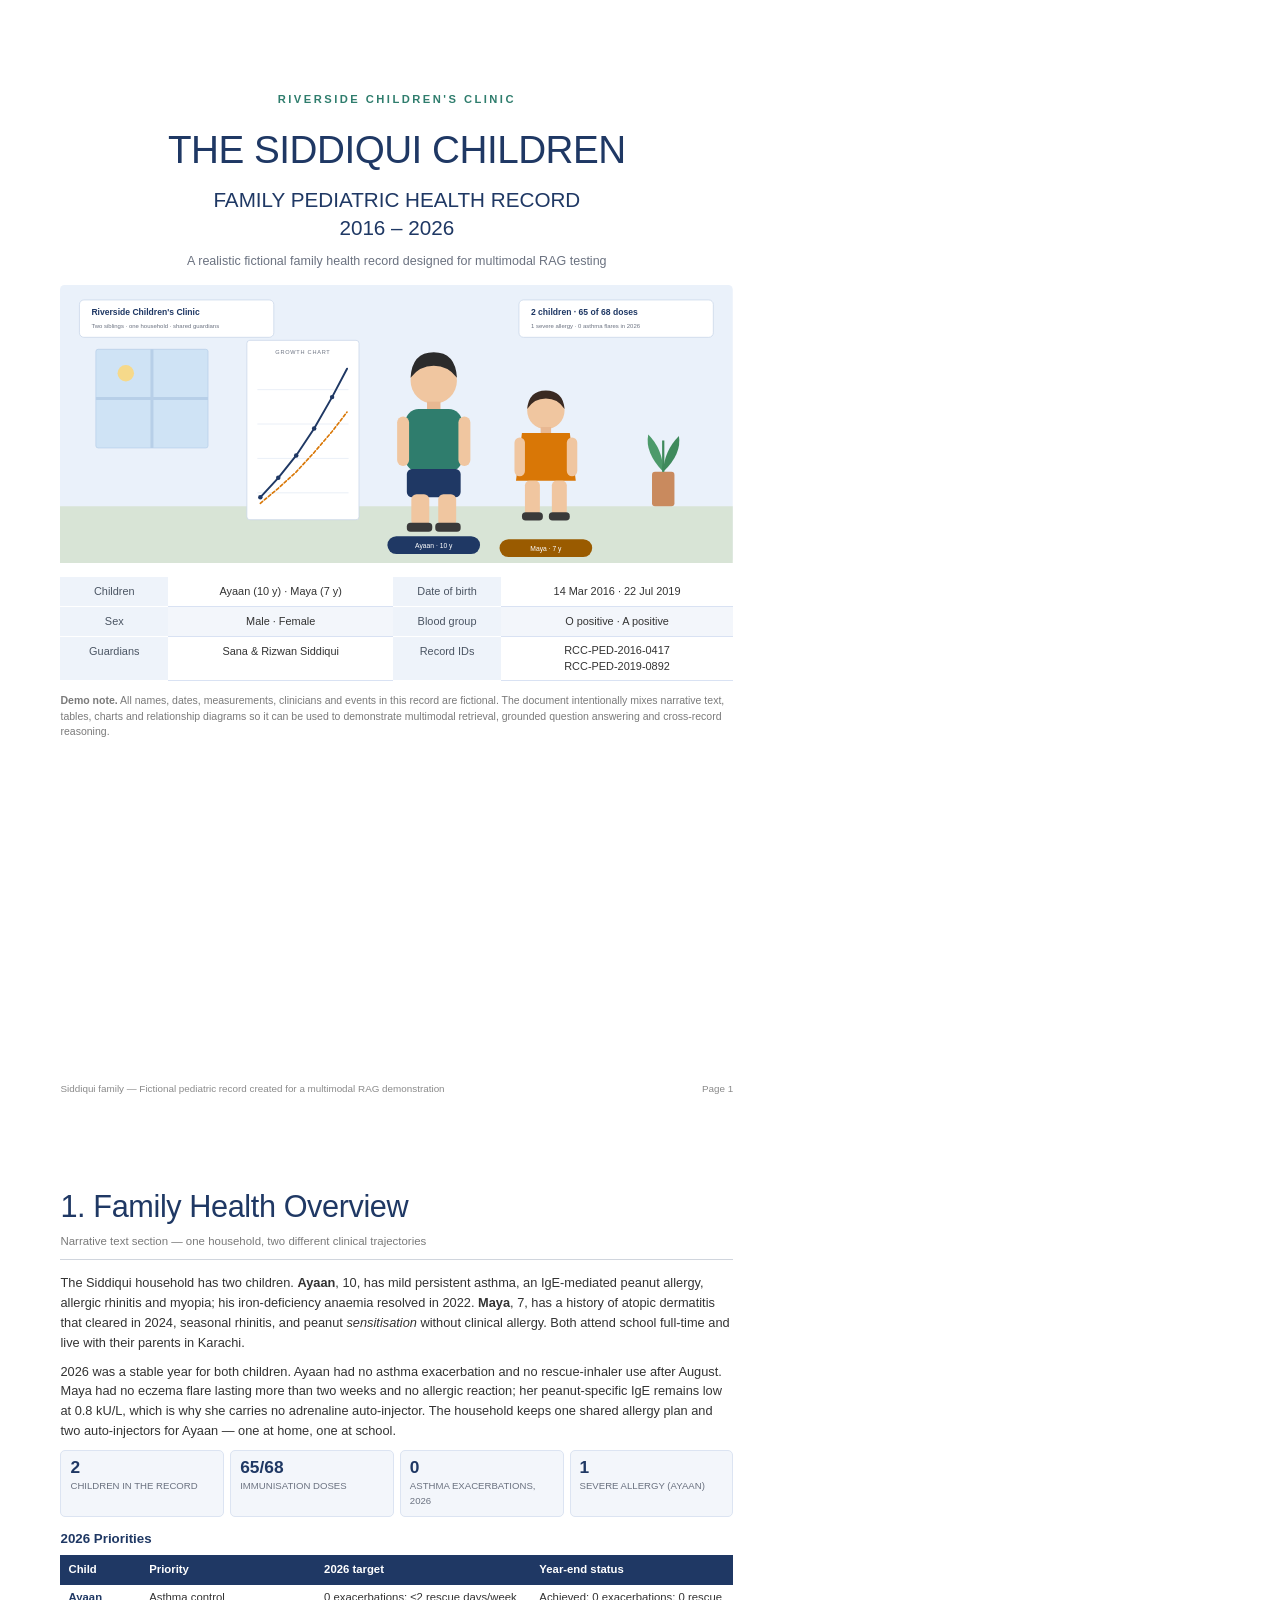
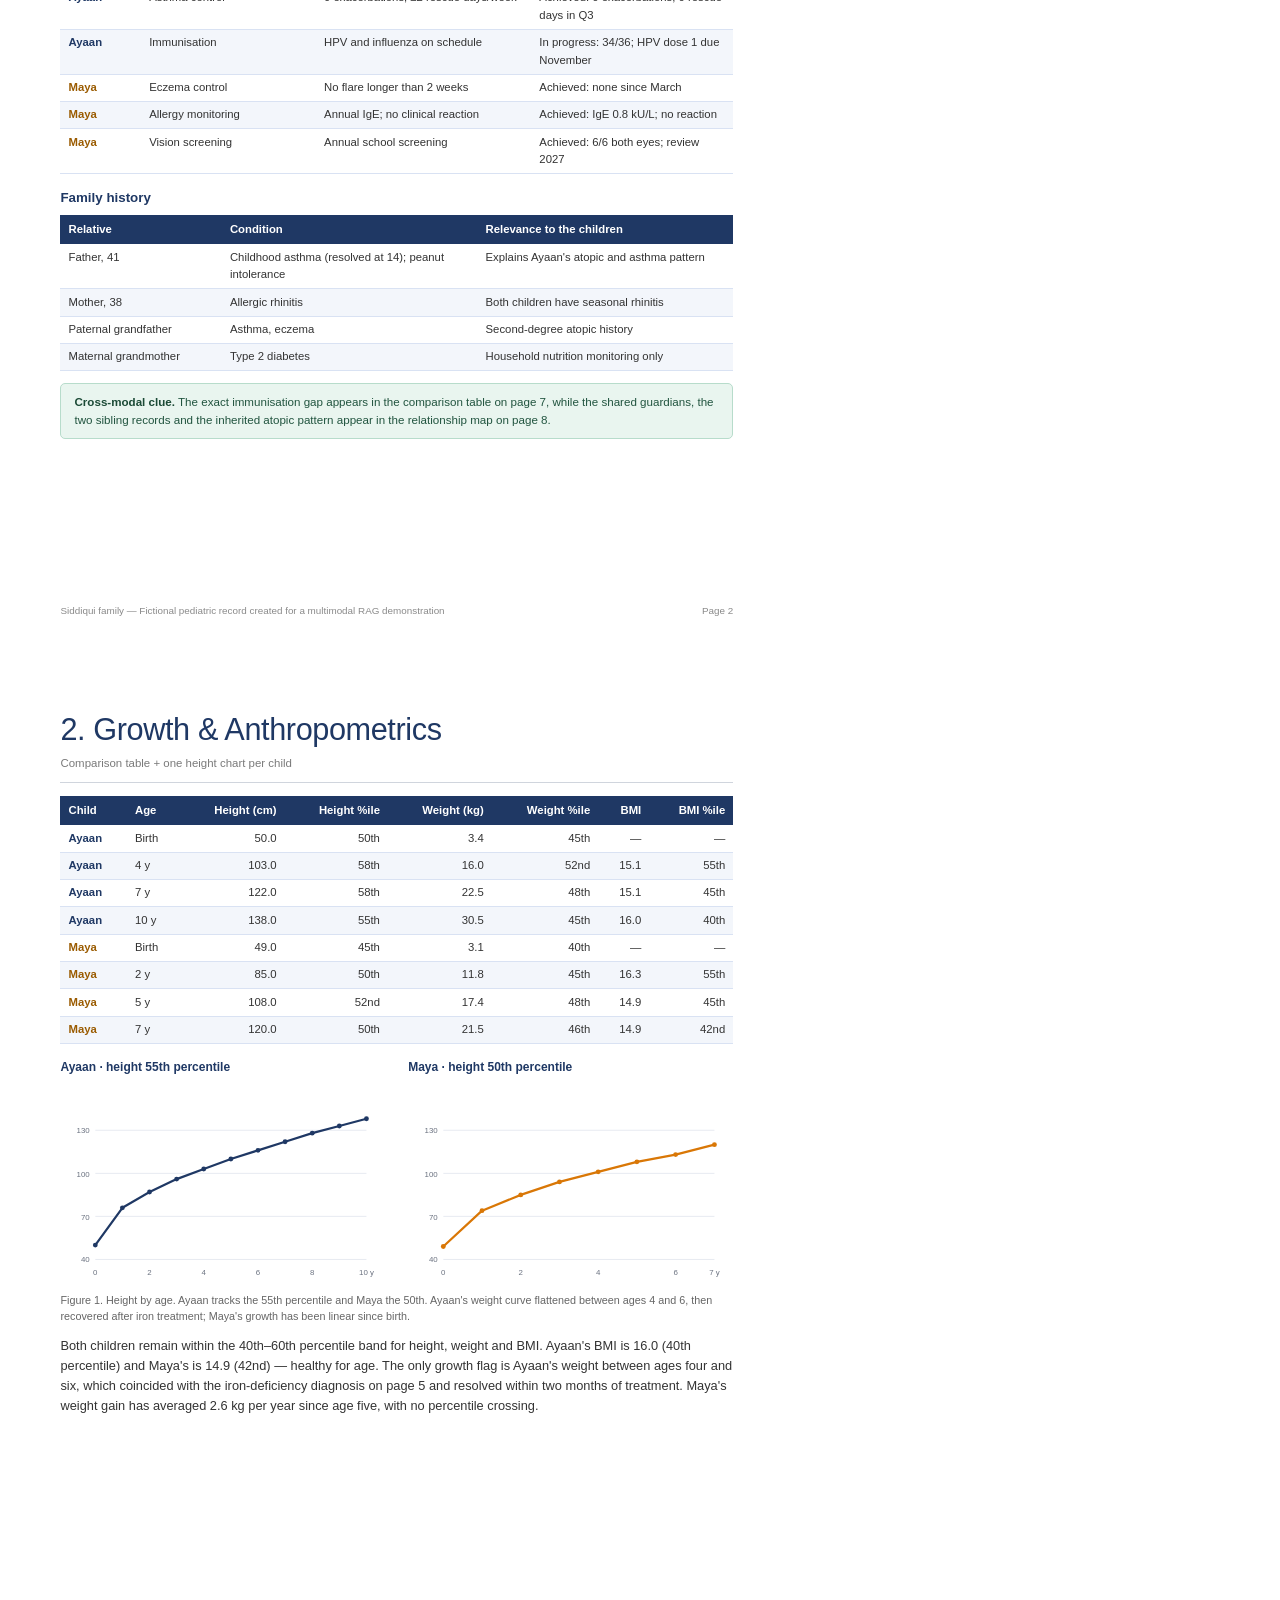
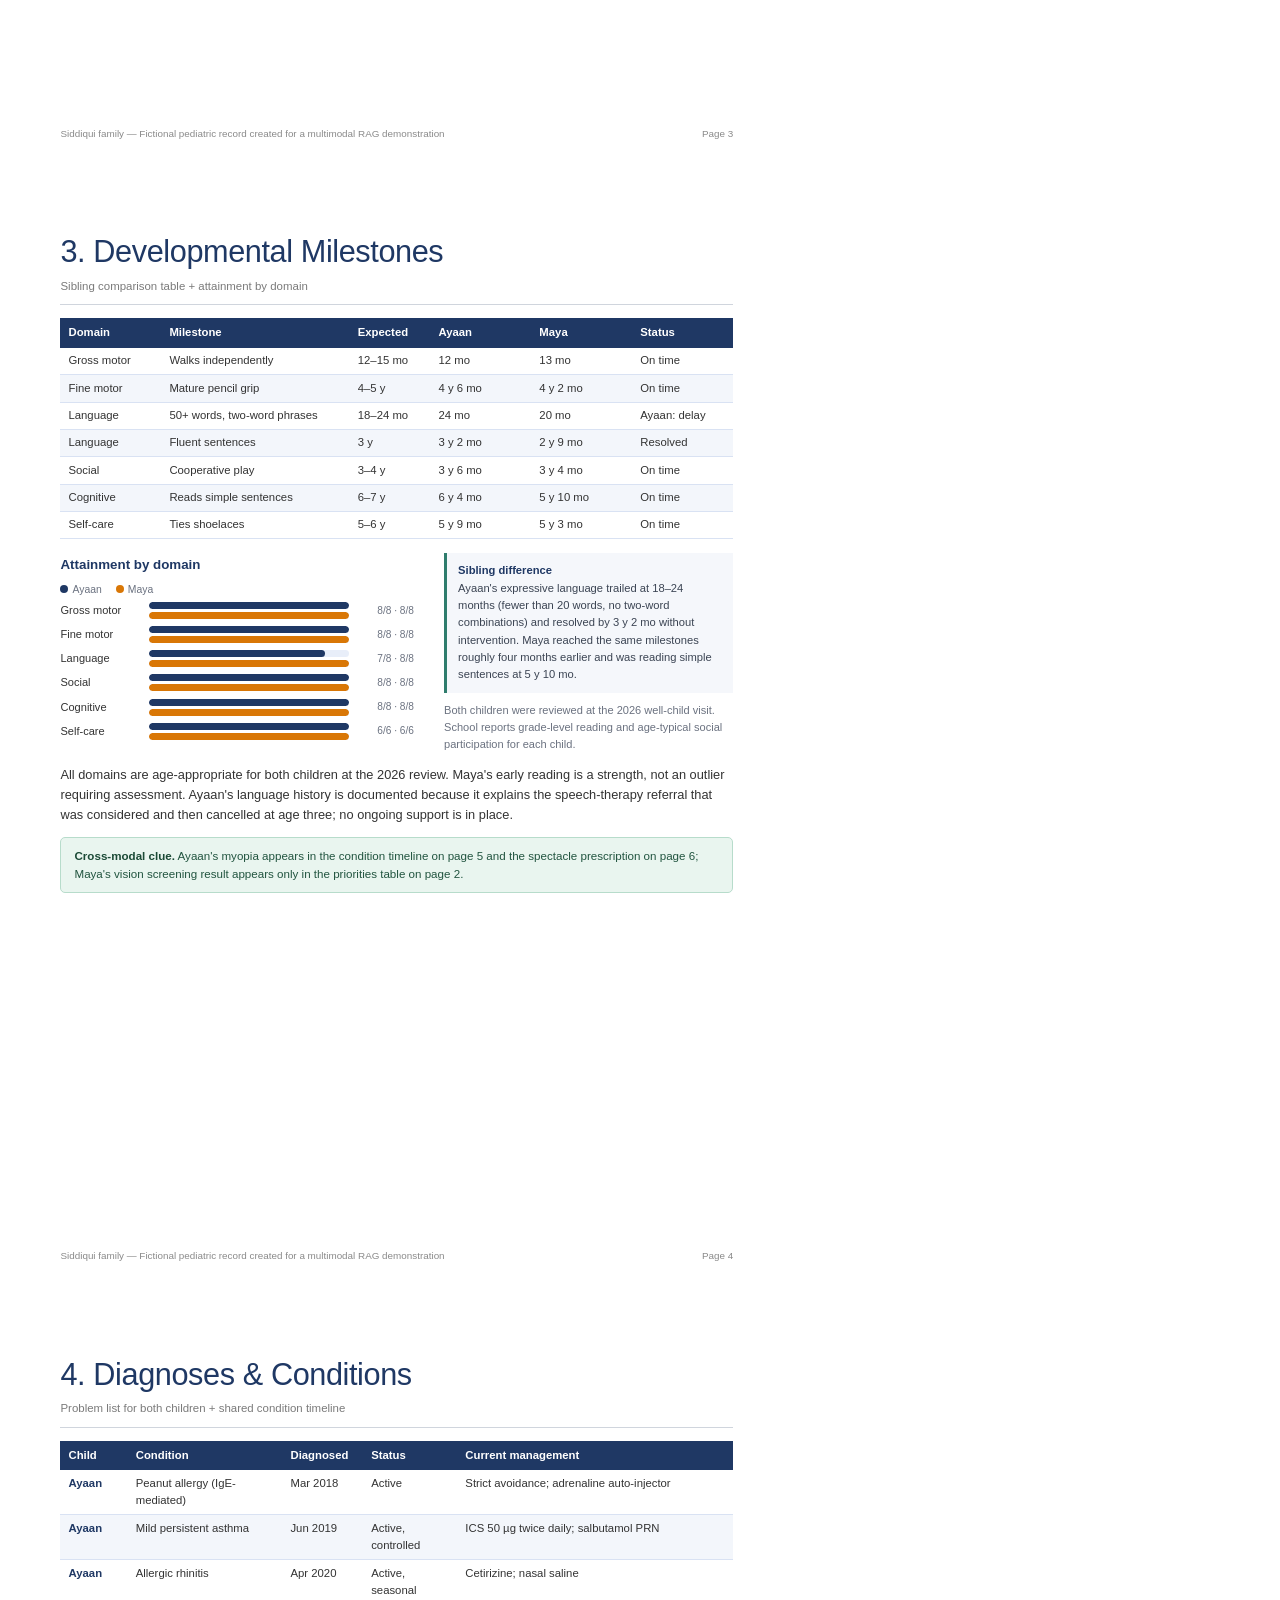
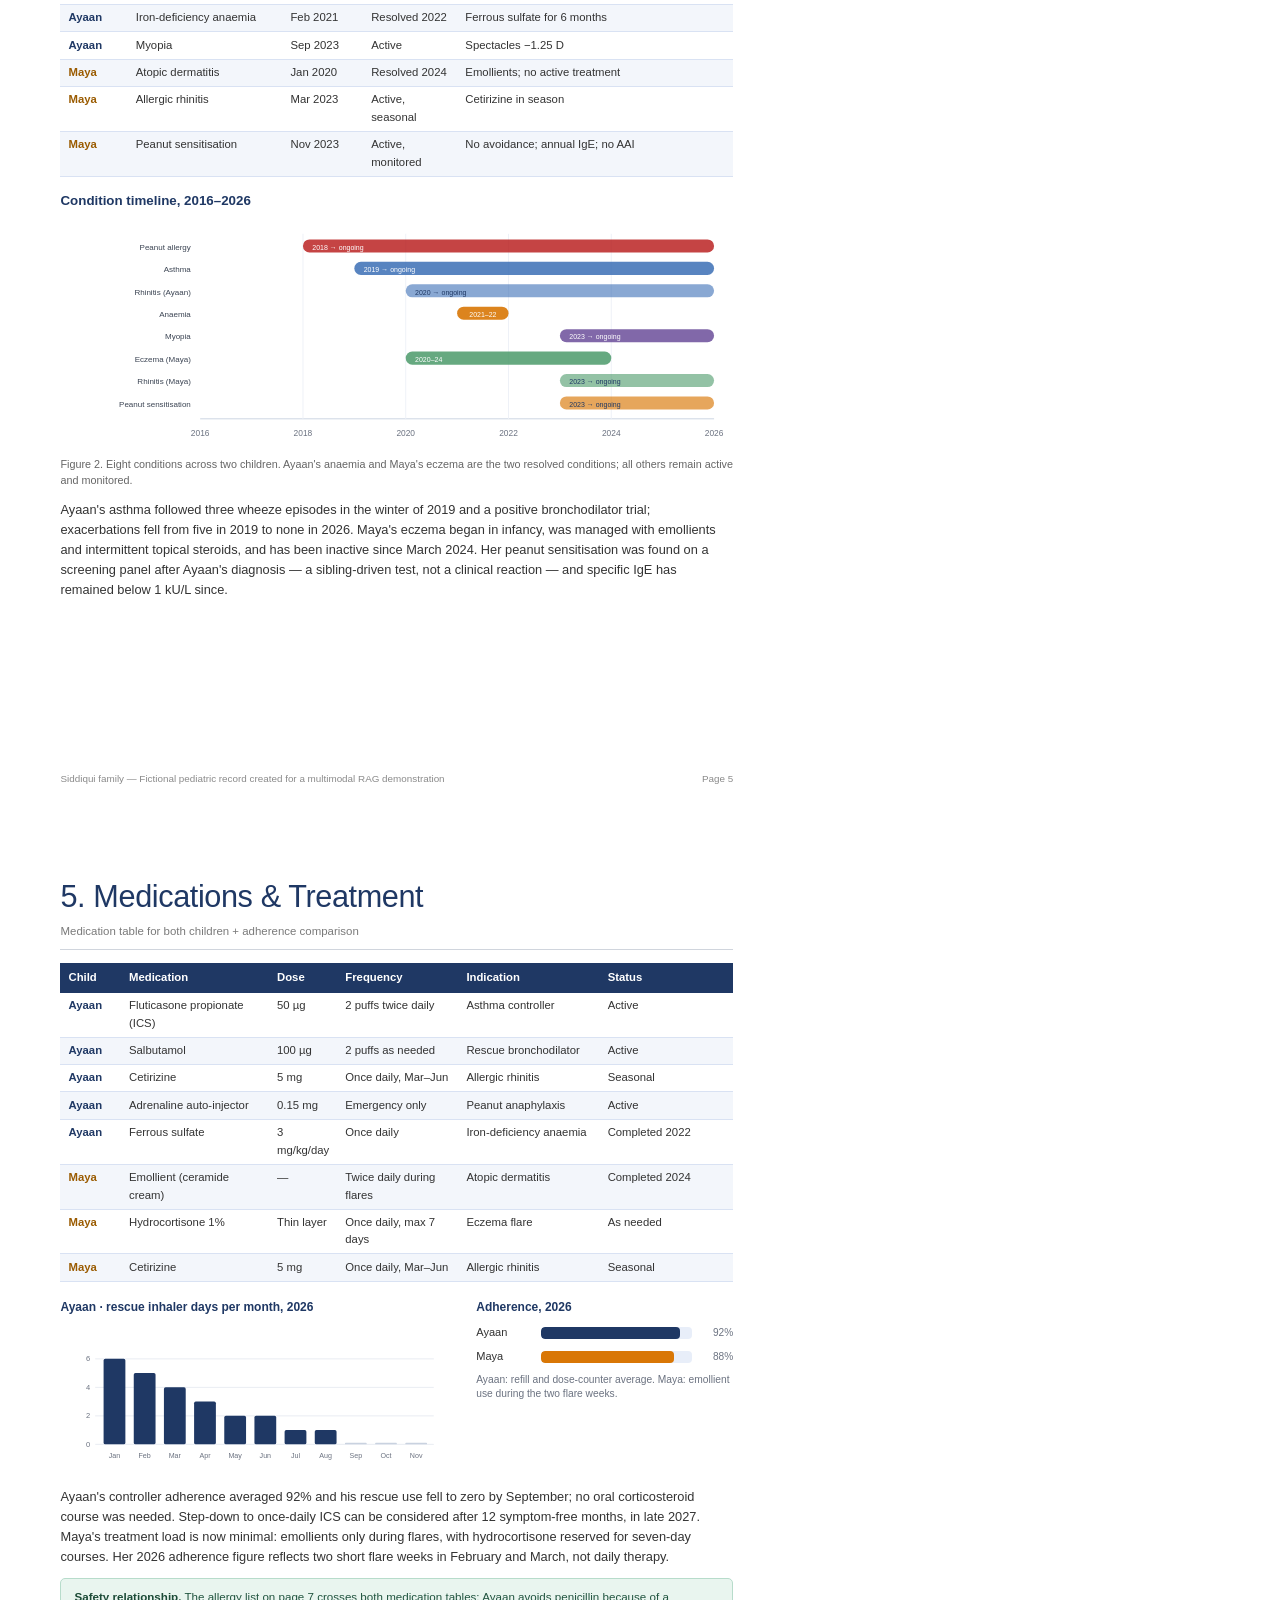
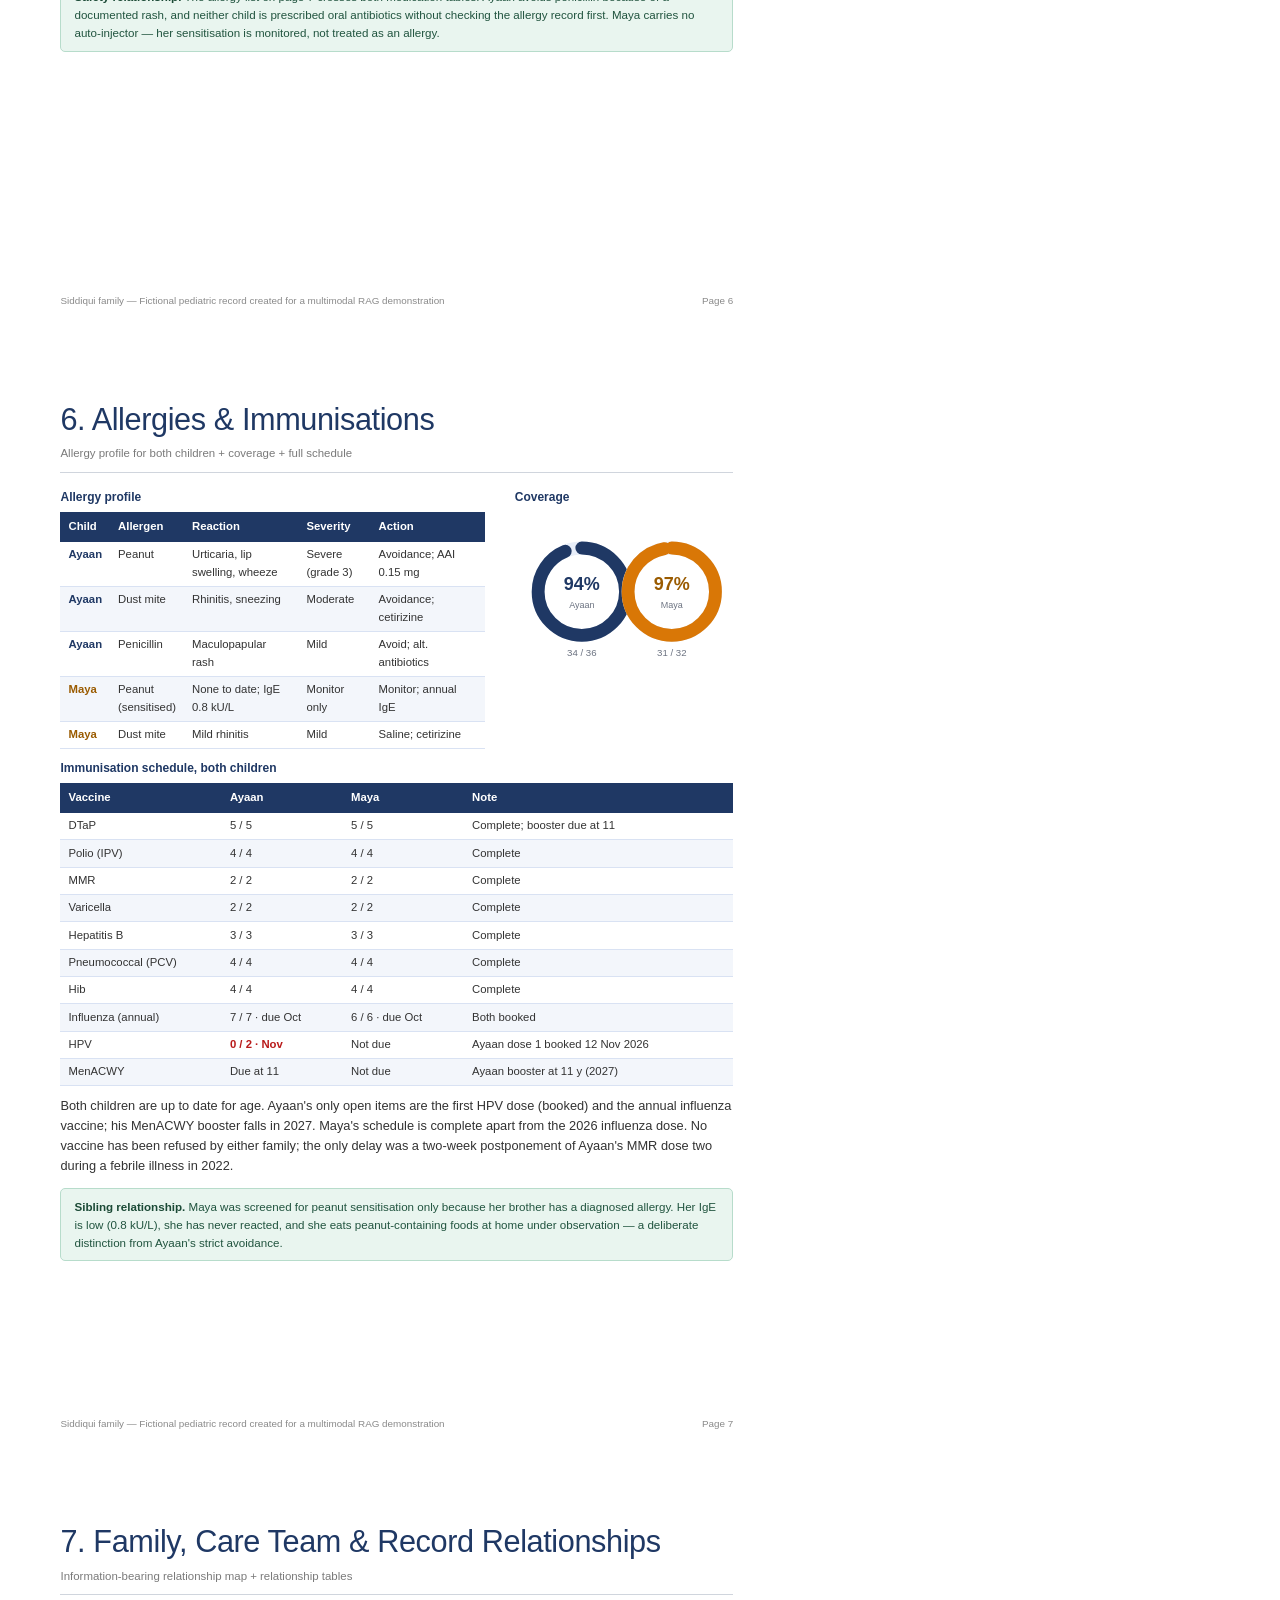
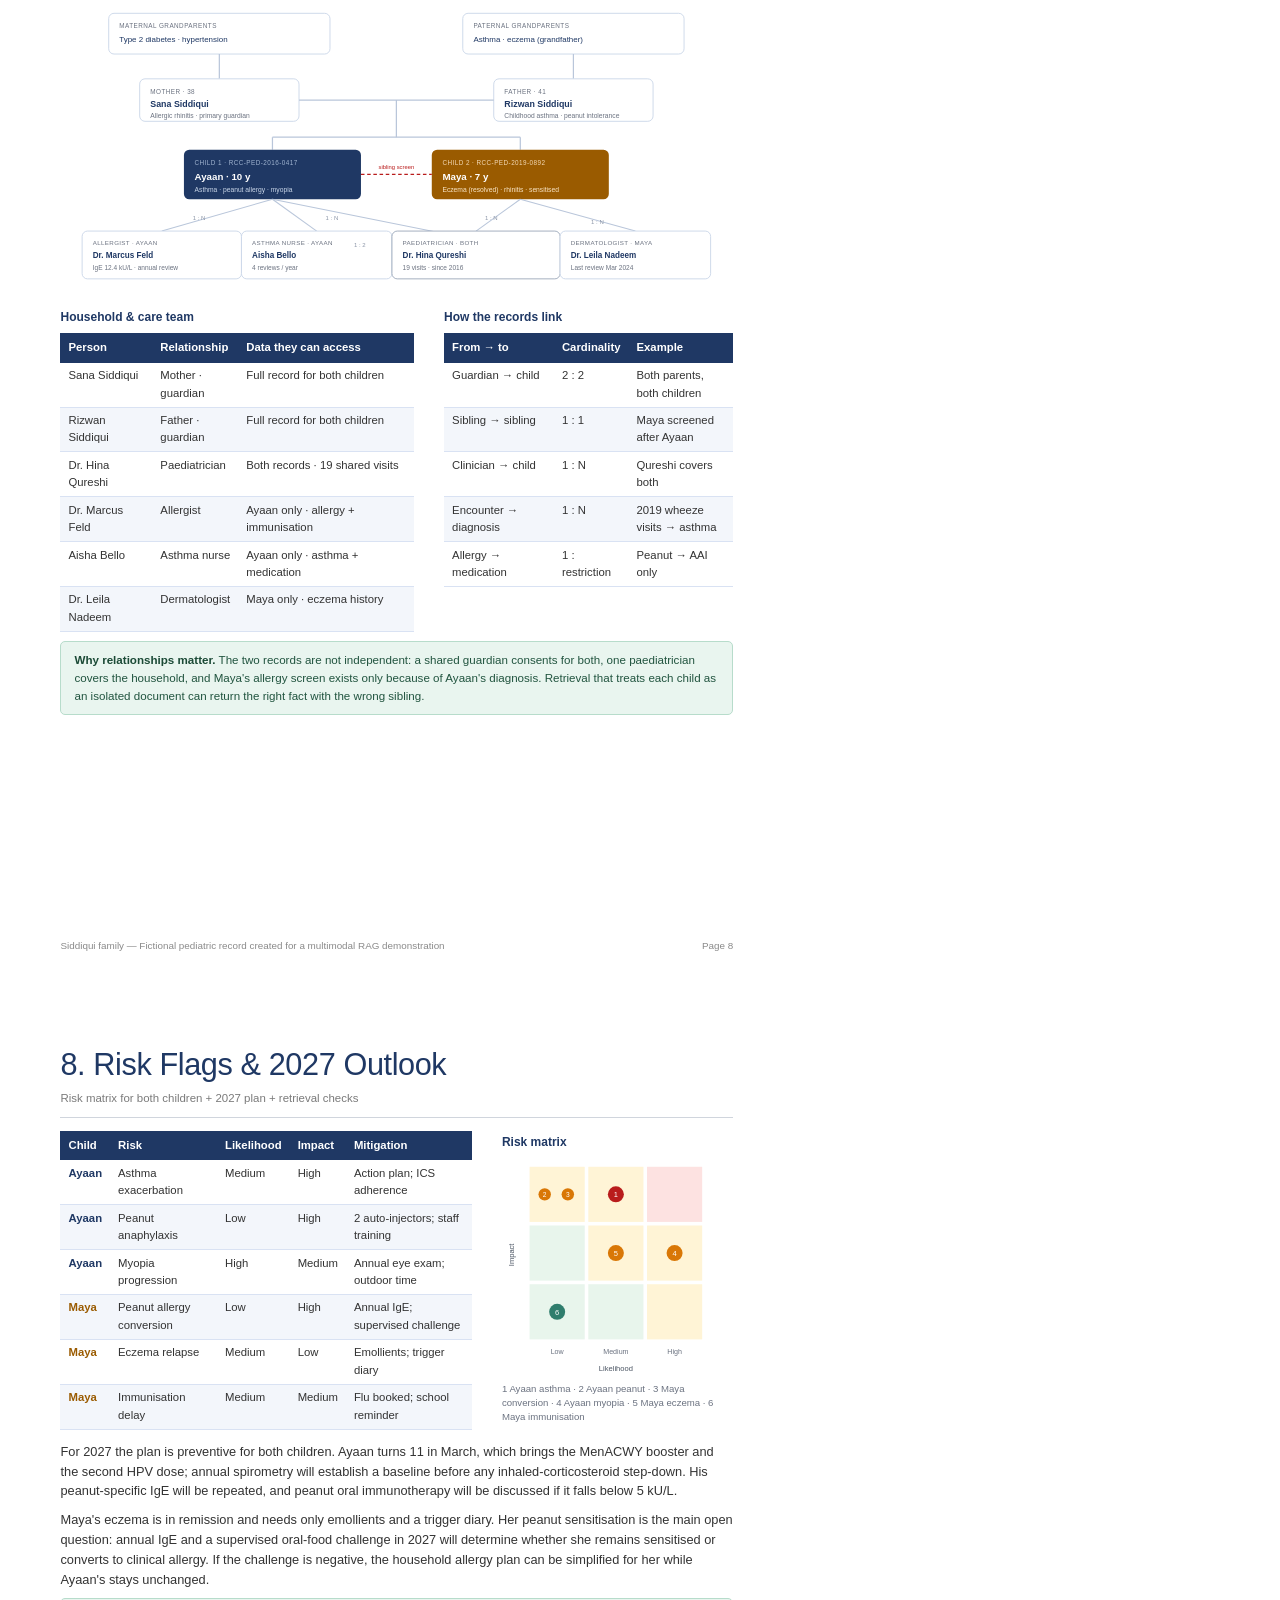
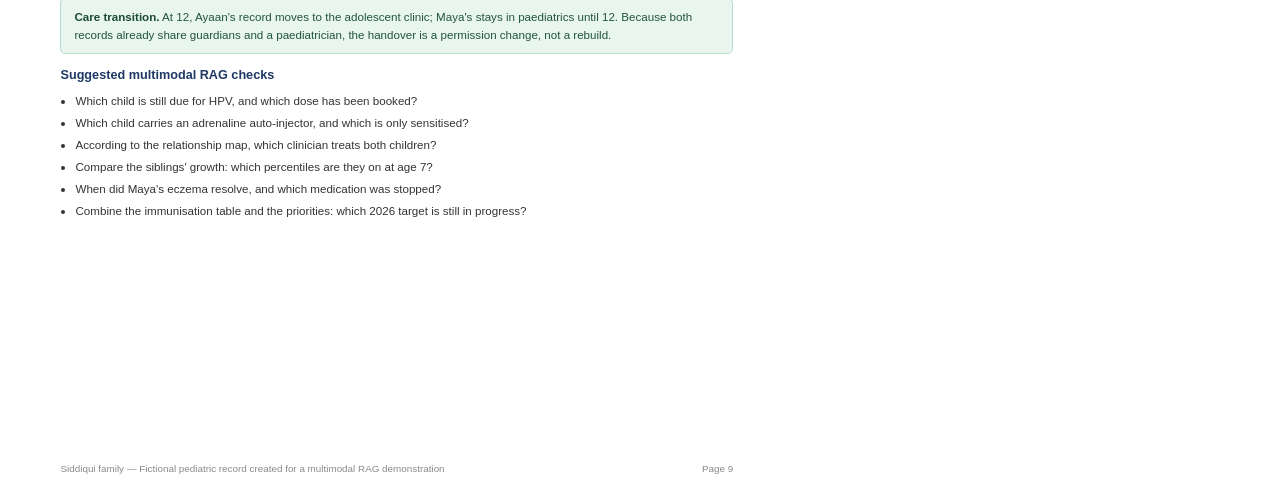
==== multimodal-RAG/sample-docs/pediatric-history.html @ 67f1775a "docs(sample): HTML source for the Siddiqui family record" ====
<!DOCTYPE html>
<html lang="en">
<head>
<meta charset="utf-8">
<title>The Siddiqui Children — Pediatric Medical History 2016–2026</title>
<style>
  @page { size: A4; margin: 0; }
  * { box-sizing: border-box; }
  html, body { margin: 0; padding: 0; background: #fff; }
  body {
    font-family: "Helvetica Neue", Helvetica, Arial, sans-serif;
    color: #333; font-size: 9.6pt; line-height: 1.55;
    -webkit-print-color-adjust: exact; print-color-adjust: exact;
  }
  .page {
    width: 210mm; height: 297mm; padding: 16mm 16mm 13mm;
    position: relative; overflow: hidden; page-break-after: always; background: #fff;
  }
  .page:last-child { page-break-after: auto; }

  .sec { font-size: 23pt; font-weight: 500; color: #1F3864; letter-spacing: -.4px; margin: 0; }
  .sec-sub { font-size: 8.6pt; color: #7a7a7a; margin: 2px 0 0; }
  .rule { border: 0; border-top: .7pt solid #D0D5DD; margin: 9px 0 13px; }

  p { margin: 0 0 9px; }
  .body { margin-top: 12px; }

  table { width: 100%; border-collapse: collapse; font-size: 8.5pt; }
  thead th { background: #1F3864; color: #fff; text-align: left; padding: 6px 8px; font-weight: 600; }
  tbody td { padding: 5.6px 8px; border-bottom: .6pt solid #D9E2F3; vertical-align: top; }
  tbody tr:nth-child(even) td { background: #F3F6FB; }
  td.num, th.num { text-align: right; }
  .tbl-tight tbody td { padding: 4.4px 8px; }
  .tag-ayaan { color: #1F3864; font-weight: 600; }
  .tag-maya { color: #9A5B00; font-weight: 600; }

  figure { margin: 12px 0 0; }
  figcaption { font-size: 8.1pt; color: #666; margin-top: 6px; line-height: 1.45; }
  .chart-title { font-size: 10pt; font-weight: 600; color: #1F3864; margin: 2px 0 6px; }
  svg { display: block; }

  .callout { background: #E9F5EF; border: .8pt solid #B7DCCB; border-radius: 5px;
    padding: 9px 13px; margin: 12px 0 0; font-size: 8.7pt; color: #21543F; }
  .callout b { color: #1B4A36; }

  .foot { position: absolute; left: 16mm; right: 16mm; bottom: 7mm;
    display: flex; justify-content: space-between; font-size: 7.4pt; color: #8a8a8a; }

  .cover { padding-top: 24mm; text-align: center; }
  .cover .eyebrow { font-size: 8.4pt; letter-spacing: .22em; color: #2F7D6D; font-weight: 600; }
  .cover h1 { font-size: 29pt; color: #1F3864; margin: 12px 0 6px; font-weight: 500; letter-spacing: -.5px; }
  .cover h2 { font-size: 15.5pt; color: #1F3864; margin: 0 0 10px; font-weight: 400; line-height: 1.35; }
  .cover .tagline { font-size: 9.4pt; color: #6b7280; margin-bottom: 14px; }
  .cover .hero { margin: 0 auto 14px; width: 100%; }
  .cover table { font-size: 8.2pt; }
  .cover tbody td { padding: 6px 9px; }
  .cover td.k { width: 16%; color: #4b5563; background: #EEF3FA; border-bottom: .6pt solid #fff; }
  .demo-note { font-size: 7.9pt; color: #7a7a7a; margin-top: 12px; line-height: 1.5; text-align: left; }

  .two-col { display: flex; gap: 8mm; align-items: flex-start; }
  .col-50 { width: 50%; } .col-55 { width: 55%; } .col-45 { width: 45%; }
  .col-60 { width: 60%; } .col-40 { width: 40%; } .col-62 { width: 62%; } .col-38 { width: 38%; }
  .col-64 { width: 64%; } .col-36 { width: 36%; }

  .mil { margin-top: 4px; }
  .mil-row { display: flex; align-items: center; gap: 7px; margin-bottom: 7px; }
  .mil-name { width: 82px; font-size: 8.3pt; color: #333; }
  .mil-bars { flex: 1; display: flex; flex-direction: column; gap: 3px; }
  .mil-bar { height: 7px; background: #E8EEF9; border-radius: 4px; overflow: hidden; }
  .mil-fill { height: 100%; border-radius: 4px; }
  .mil-val { width: 58px; text-align: right; font-size: 7.6pt; color: #6b7280; }

  .kpi-strip { display: flex; gap: 6px; margin: 4px 0 12px; }
  .kpi { flex: 1; background: #F3F6FB; border: .6pt solid #DCE4F2; border-radius: 5px; padding: 7px 9px; }
  .kpi .v { font-size: 13pt; color: #1F3864; font-weight: 600; line-height: 1.1; }
  .kpi .l { font-size: 7.2pt; color: #6b7280; margin-top: 2px; }

  ul.checks { margin: 6px 0 0 0; padding-left: 15px; }
  ul.checks li { margin-bottom: 4px; font-size: 8.7pt; }

  .legend { display: flex; gap: 14px; font-size: 7.8pt; color: #6b7280; margin-top: 4px; }
  .legend i { display: inline-block; width: 8px; height: 8px; border-radius: 50%; margin-right: 4px; }
</style>
</head>
<body>

<!-- ============================================================ PAGE 1 -->
<section class="page cover">
  <div class="eyebrow">RIVERSIDE CHILDREN'S CLINIC</div>
  <h1>THE SIDDIQUI CHILDREN</h1>
  <h2>FAMILY PEDIATRIC HEALTH RECORD<br>2016 – 2026</h2>
  <div class="tagline">A realistic fictional family health record designed for multimodal RAG testing</div>

  <div class="hero">
    <svg viewBox="0 0 900 372" width="100%" xmlns="http://www.w3.org/2000/svg">
      <rect x="0" y="0" width="900" height="372" rx="6" fill="#EAF1FA"/>
      <rect x="0" y="296" width="900" height="76" fill="#D8E4D6"/>

      <!-- window -->
      <rect x="48" y="86" width="150" height="132" rx="3" fill="#CFE3F5" stroke="#B7CFE8"/>
      <line x1="123" y1="86" x2="123" y2="218" stroke="#B7CFE8" stroke-width="4"/>
      <line x1="48" y1="152" x2="198" y2="152" stroke="#B7CFE8" stroke-width="4"/>
      <circle cx="88" cy="118" r="11" fill="#F6D98A"/>

      <!-- growth chart -->
      <rect x="250" y="74" width="150" height="240" rx="4" fill="#FFFFFF" stroke="#C9D6E8"/>
      <text x="325" y="92" text-anchor="middle" font-family="Helvetica Neue, Arial" font-size="7.5" fill="#6b7280" letter-spacing="1">GROWTH CHART</text>
      <g stroke="#E3EAF4" stroke-width="1">
        <line x1="264" y1="140" x2="386" y2="140"/>
        <line x1="264" y1="186" x2="386" y2="186"/>
        <line x1="264" y1="232" x2="386" y2="232"/>
        <line x1="264" y1="278" x2="386" y2="278"/>
      </g>
      <polyline points="268,284 292,258 316,228 340,192 364,150 384,112" fill="none" stroke="#1F3864" stroke-width="2.6" stroke-linecap="round"/>
      <g fill="#1F3864">
        <circle cx="268" cy="284" r="3"/><circle cx="292" cy="258" r="3"/><circle cx="316" cy="228" r="3"/>
        <circle cx="340" cy="192" r="3"/><circle cx="364" cy="150" r="3"/>
      </g>
      <polyline points="268,292 292,272 316,250 340,224 364,196 384,170" fill="none" stroke="#D97706" stroke-width="2.2" stroke-linecap="round" stroke-dasharray="4 3"/>

      <!-- older child -->
      <g>
        <circle cx="500" cy="128" r="31" fill="#F0C6A0"/>
        <path d="M469 124 Q471 90 500 90 Q529 90 531 124 Q519 108 500 108 Q481 108 469 124 Z" fill="#2B2B2B"/>
        <rect x="491" y="156" width="18" height="14" fill="#E8B892"/>
        <rect x="462" y="166" width="76" height="84" rx="18" fill="#2F7D6D"/>
        <rect x="451" y="176" width="16" height="66" rx="8" fill="#F0C6A0"/>
        <rect x="533" y="176" width="16" height="66" rx="8" fill="#F0C6A0"/>
        <rect x="464" y="246" width="72" height="38" rx="7" fill="#1F3864"/>
        <rect x="470" y="280" width="24" height="42" rx="7" fill="#F0C6A0"/>
        <rect x="506" y="280" width="24" height="42" rx="7" fill="#F0C6A0"/>
        <rect x="464" y="318" width="34" height="12" rx="5" fill="#3A3A3A"/>
        <rect x="502" y="318" width="34" height="12" rx="5" fill="#3A3A3A"/>
      </g>

      <!-- younger child -->
      <g>
        <circle cx="650" cy="168" r="25" fill="#F0C6A0"/>
        <path d="M625 166 Q627 141 650 141 Q673 141 675 166 Q666 152 650 152 Q634 152 625 166 Z" fill="#3A2A22"/>
        <rect x="643" y="190" width="14" height="10" fill="#E8B892"/>
        <path d="M618 198 L682 198 L690 262 L610 262 Z" fill="#D97706"/>
        <rect x="608" y="204" width="14" height="52" rx="7" fill="#F0C6A0"/>
        <rect x="678" y="204" width="14" height="52" rx="7" fill="#F0C6A0"/>
        <rect x="622" y="262" width="20" height="46" rx="6" fill="#F0C6A0"/>
        <rect x="658" y="262" width="20" height="46" rx="6" fill="#F0C6A0"/>
        <rect x="618" y="304" width="28" height="11" rx="5" fill="#3A3A3A"/>
        <rect x="654" y="304" width="28" height="11" rx="5" fill="#3A3A3A"/>
      </g>

      <!-- plant -->
      <rect x="792" y="250" width="30" height="46" rx="4" fill="#C98A5E"/>
      <path d="M807 250 Q782 224 787 200 Q807 220 807 250 Z" fill="#4C9A6A"/>
      <path d="M807 250 Q832 226 828 202 Q808 222 807 250 Z" fill="#3F8A5C"/>
      <line x1="807" y1="250" x2="807" y2="208" stroke="#3F8A5C" stroke-width="3"/>

      <!-- callouts -->
      <g>
        <rect x="26" y="20" width="260" height="50" rx="6" fill="#fff" stroke="#C9D6E8"/>
        <text x="42" y="40" font-family="Helvetica Neue, Arial" font-size="11.5" font-weight="bold" fill="#1F3864">Riverside Children's Clinic</text>
        <text x="42" y="58" font-family="Helvetica Neue, Arial" font-size="8" fill="#6b7280">Two siblings · one household · shared guardians</text>
      </g>
      <g>
        <rect x="614" y="20" width="260" height="50" rx="6" fill="#fff" stroke="#C9D6E8"/>
        <text x="630" y="40" font-family="Helvetica Neue, Arial" font-size="11.5" font-weight="bold" fill="#1F3864">2 children · 65 of 68 doses</text>
        <text x="630" y="58" font-family="Helvetica Neue, Arial" font-size="8" fill="#6b7280">1 severe allergy · 0 asthma flares in 2026</text>
      </g>

      <g>
        <rect x="438" y="336" width="124" height="24" rx="12" fill="#1F3864"/>
        <text x="500" y="352" text-anchor="middle" font-family="Helvetica Neue, Arial" font-size="9" fill="#fff">Ayaan · 10 y</text>
      </g>
      <g>
        <rect x="588" y="340" width="124" height="24" rx="12" fill="#9A5B00"/>
        <text x="650" y="356" text-anchor="middle" font-family="Helvetica Neue, Arial" font-size="9" fill="#fff">Maya · 7 y</text>
      </g>
    </svg>
  </div>

  <table>
    <tbody>
      <tr><td class="k">Children</td><td>Ayaan (10 y) · Maya (7 y)</td><td class="k">Date of birth</td><td>14 Mar 2016 · 22 Jul 2019</td></tr>
      <tr><td class="k">Sex</td><td>Male · Female</td><td class="k">Blood group</td><td>O positive · A positive</td></tr>
      <tr><td class="k">Guardians</td><td>Sana &amp; Rizwan Siddiqui</td><td class="k">Record IDs</td><td style="line-height:1.4">RCC-PED-2016-0417<br>RCC-PED-2019-0892</td></tr>
    </tbody>
  </table>

  <p class="demo-note"><b>Demo note.</b> All names, dates, measurements, clinicians and events in this record are fictional. The
  document intentionally mixes narrative text, tables, charts and relationship diagrams so it can be used to demonstrate
  multimodal retrieval, grounded question answering and cross-record reasoning.</p>

  <div class="foot"><span>Siddiqui family — Fictional pediatric record created for a multimodal RAG demonstration</span><span>Page 1</span></div>
</section>

<!-- ============================================================ PAGE 2 -->
<section class="page">
  <h1 class="sec">1. Family Health Overview</h1>
  <p class="sec-sub">Narrative text section — one household, two different clinical trajectories</p>
  <hr class="rule">

  <p>The Siddiqui household has two children. <b>Ayaan</b>, 10, has mild persistent asthma, an IgE-mediated peanut
  allergy, allergic rhinitis and myopia; his iron-deficiency anaemia resolved in 2022. <b>Maya</b>, 7, has a history of
  atopic dermatitis that cleared in 2024, seasonal rhinitis, and peanut <i>sensitisation</i> without clinical allergy.
  Both attend school full-time and live with their parents in Karachi.</p>

  <p>2026 was a stable year for both children. Ayaan had no asthma exacerbation and no rescue-inhaler use after August.
  Maya had no eczema flare lasting more than two weeks and no allergic reaction; her peanut-specific IgE remains low at
  0.8 kU/L, which is why she carries no adrenaline auto-injector. The household keeps one shared allergy plan and two
  auto-injectors for Ayaan — one at home, one at school.</p>

  <div class="kpi-strip">
    <div class="kpi"><div class="v">2</div><div class="l">CHILDREN IN THE RECORD</div></div>
    <div class="kpi"><div class="v">65/68</div><div class="l">IMMUNISATION DOSES</div></div>
    <div class="kpi"><div class="v">0</div><div class="l">ASTHMA EXACERBATIONS, 2026</div></div>
    <div class="kpi"><div class="v">1</div><div class="l">SEVERE ALLERGY (AYAAN)</div></div>
  </div>

  <h3 class="chart-title" style="margin-top:4px">2026 Priorities</h3>
  <table class="tbl-tight">
    <thead><tr><th style="width:12%">Child</th><th style="width:26%">Priority</th><th style="width:32%">2026 target</th><th>Year-end status</th></tr></thead>
    <tbody>
      <tr><td class="tag-ayaan">Ayaan</td><td>Asthma control</td><td>0 exacerbations; &le;2 rescue days/week</td><td>Achieved: 0 exacerbations; 0 rescue days in Q3</td></tr>
      <tr><td class="tag-ayaan">Ayaan</td><td>Immunisation</td><td>HPV and influenza on schedule</td><td>In progress: 34/36; HPV dose 1 due November</td></tr>
      <tr><td class="tag-maya">Maya</td><td>Eczema control</td><td>No flare longer than 2 weeks</td><td>Achieved: none since March</td></tr>
      <tr><td class="tag-maya">Maya</td><td>Allergy monitoring</td><td>Annual IgE; no clinical reaction</td><td>Achieved: IgE 0.8 kU/L; no reaction</td></tr>
      <tr><td class="tag-maya">Maya</td><td>Vision screening</td><td>Annual school screening</td><td>Achieved: 6/6 both eyes; review 2027</td></tr>
    </tbody>
  </table>

  <h3 class="chart-title" style="margin-top:14px">Family history</h3>
  <table class="tbl-tight">
    <thead><tr><th style="width:24%">Relative</th><th style="width:38%">Condition</th><th>Relevance to the children</th></tr></thead>
    <tbody>
      <tr><td>Father, 41</td><td>Childhood asthma (resolved at 14); peanut intolerance</td><td>Explains Ayaan's atopic and asthma pattern</td></tr>
      <tr><td>Mother, 38</td><td>Allergic rhinitis</td><td>Both children have seasonal rhinitis</td></tr>
      <tr><td>Paternal grandfather</td><td>Asthma, eczema</td><td>Second-degree atopic history</td></tr>
      <tr><td>Maternal grandmother</td><td>Type 2 diabetes</td><td>Household nutrition monitoring only</td></tr>
    </tbody>
  </table>

  <div class="callout"><b>Cross-modal clue.</b> The exact immunisation gap appears in the comparison table on page 7, while
  the shared guardians, the two sibling records and the inherited atopic pattern appear in the relationship map on page 8.</div>

  <div class="foot"><span>Siddiqui family — Fictional pediatric record created for a multimodal RAG demonstration</span><span>Page 2</span></div>
</section>

<!-- ============================================================ PAGE 3 -->
<section class="page">
  <h1 class="sec">2. Growth &amp; Anthropometrics</h1>
  <p class="sec-sub">Comparison table + one height chart per child</p>
  <hr class="rule">

  <table class="tbl-tight">
    <thead>
      <tr><th>Child</th><th>Age</th><th class="num">Height (cm)</th><th class="num">Height %ile</th>
          <th class="num">Weight (kg)</th><th class="num">Weight %ile</th><th class="num">BMI</th><th class="num">BMI %ile</th></tr>
    </thead>
    <tbody>
      <tr><td class="tag-ayaan">Ayaan</td><td>Birth</td><td class="num">50.0</td><td class="num">50th</td><td class="num">3.4</td><td class="num">45th</td><td class="num">—</td><td class="num">—</td></tr>
      <tr><td class="tag-ayaan">Ayaan</td><td>4 y</td><td class="num">103.0</td><td class="num">58th</td><td class="num">16.0</td><td class="num">52nd</td><td class="num">15.1</td><td class="num">55th</td></tr>
      <tr><td class="tag-ayaan">Ayaan</td><td>7 y</td><td class="num">122.0</td><td class="num">58th</td><td class="num">22.5</td><td class="num">48th</td><td class="num">15.1</td><td class="num">45th</td></tr>
      <tr><td class="tag-ayaan">Ayaan</td><td>10 y</td><td class="num">138.0</td><td class="num">55th</td><td class="num">30.5</td><td class="num">45th</td><td class="num">16.0</td><td class="num">40th</td></tr>
      <tr><td class="tag-maya">Maya</td><td>Birth</td><td class="num">49.0</td><td class="num">45th</td><td class="num">3.1</td><td class="num">40th</td><td class="num">—</td><td class="num">—</td></tr>
      <tr><td class="tag-maya">Maya</td><td>2 y</td><td class="num">85.0</td><td class="num">50th</td><td class="num">11.8</td><td class="num">45th</td><td class="num">16.3</td><td class="num">55th</td></tr>
      <tr><td class="tag-maya">Maya</td><td>5 y</td><td class="num">108.0</td><td class="num">52nd</td><td class="num">17.4</td><td class="num">48th</td><td class="num">14.9</td><td class="num">45th</td></tr>
      <tr><td class="tag-maya">Maya</td><td>7 y</td><td class="num">120.0</td><td class="num">50th</td><td class="num">21.5</td><td class="num">46th</td><td class="num">14.9</td><td class="num">42nd</td></tr>
    </tbody>
  </table>

  <figure>
    <div class="two-col" style="gap:6mm">
      <div class="col-50">
        <div class="chart-title" style="font-size:9pt">Ayaan · height 55th percentile</div>
        <svg viewBox="0 0 350 220" width="100%" xmlns="http://www.w3.org/2000/svg">
          <g stroke="#E5E9F0" stroke-width="1">
            <line x1="38" y1="190" x2="330" y2="190"/><line x1="38" y1="143.6" x2="330" y2="143.6"/>
            <line x1="38" y1="97.3" x2="330" y2="97.3"/><line x1="38" y1="50.9" x2="330" y2="50.9"/>
          </g>
          <g font-family="Helvetica Neue, Arial" font-size="8.5" fill="#6b7280" text-anchor="end">
            <text x="32" y="193">40</text><text x="32" y="147">70</text><text x="32" y="101">100</text><text x="32" y="54">130</text>
          </g>
          <polyline points="38,174.5 67.2,134.4 96.4,117.4 125.6,103.5 154.8,92.6 184,81.8 213.2,72.5 242.4,63.3 271.6,54 300.8,46.3 330,38.5"
            fill="none" stroke="#1F3864" stroke-width="2.4" stroke-linecap="round" stroke-linejoin="round"/>
          <g fill="#1F3864">
            <circle cx="38" cy="174.5" r="2.6"/><circle cx="67.2" cy="134.4" r="2.6"/><circle cx="96.4" cy="117.4" r="2.6"/>
            <circle cx="125.6" cy="103.5" r="2.6"/><circle cx="154.8" cy="92.6" r="2.6"/><circle cx="184" cy="81.8" r="2.6"/>
            <circle cx="213.2" cy="72.5" r="2.6"/><circle cx="242.4" cy="63.3" r="2.6"/><circle cx="271.6" cy="54" r="2.6"/>
            <circle cx="300.8" cy="46.3" r="2.6"/><circle cx="330" cy="38.5" r="2.6"/>
          </g>
          <g font-family="Helvetica Neue, Arial" font-size="8.5" fill="#6b7280" text-anchor="middle">
            <text x="38" y="207">0</text><text x="96.4" y="207">2</text><text x="154.8" y="207">4</text>
            <text x="213.2" y="207">6</text><text x="271.6" y="207">8</text><text x="330" y="207">10 y</text>
          </g>
        </svg>
      </div>
      <div class="col-50">
        <div class="chart-title" style="font-size:9pt">Maya · height 50th percentile</div>
        <svg viewBox="0 0 350 220" width="100%" xmlns="http://www.w3.org/2000/svg">
          <g stroke="#E5E9F0" stroke-width="1">
            <line x1="38" y1="190" x2="330" y2="190"/><line x1="38" y1="143.6" x2="330" y2="143.6"/>
            <line x1="38" y1="97.3" x2="330" y2="97.3"/><line x1="38" y1="50.9" x2="330" y2="50.9"/>
          </g>
          <g font-family="Helvetica Neue, Arial" font-size="8.5" fill="#6b7280" text-anchor="end">
            <text x="32" y="193">40</text><text x="32" y="147">70</text><text x="32" y="101">100</text><text x="32" y="54">130</text>
          </g>
          <polyline points="38,176.1 79.7,137.5 121.4,120.5 163.1,106.5 204.8,95.7 246.5,84.9 288.2,77.1 330,66.4"
            fill="none" stroke="#D97706" stroke-width="2.4" stroke-linecap="round" stroke-linejoin="round"/>
          <g fill="#D97706">
            <circle cx="38" cy="176.1" r="2.6"/><circle cx="79.7" cy="137.5" r="2.6"/><circle cx="121.4" cy="120.5" r="2.6"/>
            <circle cx="163.1" cy="106.5" r="2.6"/><circle cx="204.8" cy="95.7" r="2.6"/><circle cx="246.5" cy="84.9" r="2.6"/>
            <circle cx="288.2" cy="77.1" r="2.6"/><circle cx="330" cy="66.4" r="2.6"/>
          </g>
          <g font-family="Helvetica Neue, Arial" font-size="8.5" fill="#6b7280" text-anchor="middle">
            <text x="38" y="207">0</text><text x="121.4" y="207">2</text><text x="204.8" y="207">4</text>
            <text x="288.2" y="207">6</text><text x="330" y="207">7 y</text>
          </g>
        </svg>
      </div>
    </div>
    <figcaption>Figure 1. Height by age. Ayaan tracks the 55th percentile and Maya the 50th. Ayaan's weight curve flattened
    between ages 4 and 6, then recovered after iron treatment; Maya's growth has been linear since birth.</figcaption>
  </figure>

  <p class="body">Both children remain within the 40th–60th percentile band for height, weight and BMI. Ayaan's BMI is
  16.0 (40th percentile) and Maya's is 14.9 (42nd) — healthy for age. The only growth flag is Ayaan's weight between ages
  four and six, which coincided with the iron-deficiency diagnosis on page 5 and resolved within two months of
  treatment. Maya's weight gain has averaged 2.6 kg per year since age five, with no percentile crossing.</p>

  <div class="foot"><span>Siddiqui family — Fictional pediatric record created for a multimodal RAG demonstration</span><span>Page 3</span></div>
</section>

<!-- ============================================================ PAGE 4 -->
<section class="page">
  <h1 class="sec">3. Developmental Milestones</h1>
  <p class="sec-sub">Sibling comparison table + attainment by domain</p>
  <hr class="rule">

  <table class="tbl-tight">
    <thead><tr><th style="width:15%">Domain</th><th style="width:28%">Milestone</th><th style="width:12%">Expected</th><th style="width:15%">Ayaan</th><th style="width:15%">Maya</th><th>Status</th></tr></thead>
    <tbody>
      <tr><td>Gross motor</td><td>Walks independently</td><td>12–15 mo</td><td>12 mo</td><td>13 mo</td><td>On time</td></tr>
      <tr><td>Fine motor</td><td>Mature pencil grip</td><td>4–5 y</td><td>4 y 6 mo</td><td>4 y 2 mo</td><td>On time</td></tr>
      <tr><td>Language</td><td>50+ words, two-word phrases</td><td>18–24 mo</td><td>24 mo</td><td>20 mo</td><td>Ayaan: delay</td></tr>
      <tr><td>Language</td><td>Fluent sentences</td><td>3 y</td><td>3 y 2 mo</td><td>2 y 9 mo</td><td>Resolved</td></tr>
      <tr><td>Social</td><td>Cooperative play</td><td>3–4 y</td><td>3 y 6 mo</td><td>3 y 4 mo</td><td>On time</td></tr>
      <tr><td>Cognitive</td><td>Reads simple sentences</td><td>6–7 y</td><td>6 y 4 mo</td><td>5 y 10 mo</td><td>On time</td></tr>
      <tr><td>Self-care</td><td>Ties shoelaces</td><td>5–6 y</td><td>5 y 9 mo</td><td>5 y 3 mo</td><td>On time</td></tr>
    </tbody>
  </table>

  <div class="two-col" style="margin-top:14px">
    <div class="col-55">
      <div class="chart-title">Attainment by domain</div>
      <div class="legend"><span><i style="background:#1F3864"></i>Ayaan</span><span><i style="background:#D97706"></i>Maya</span></div>
      <div class="mil">
        <div class="mil-row"><div class="mil-name">Gross motor</div><div class="mil-bars">
          <div class="mil-bar"><div class="mil-fill" style="width:100%;background:#1F3864"></div></div>
          <div class="mil-bar"><div class="mil-fill" style="width:100%;background:#D97706"></div></div></div><div class="mil-val">8/8 · 8/8</div></div>
        <div class="mil-row"><div class="mil-name">Fine motor</div><div class="mil-bars">
          <div class="mil-bar"><div class="mil-fill" style="width:100%;background:#1F3864"></div></div>
          <div class="mil-bar"><div class="mil-fill" style="width:100%;background:#D97706"></div></div></div><div class="mil-val">8/8 · 8/8</div></div>
        <div class="mil-row"><div class="mil-name">Language</div><div class="mil-bars">
          <div class="mil-bar"><div class="mil-fill" style="width:88%;background:#1F3864"></div></div>
          <div class="mil-bar"><div class="mil-fill" style="width:100%;background:#D97706"></div></div></div><div class="mil-val">7/8 · 8/8</div></div>
        <div class="mil-row"><div class="mil-name">Social</div><div class="mil-bars">
          <div class="mil-bar"><div class="mil-fill" style="width:100%;background:#1F3864"></div></div>
          <div class="mil-bar"><div class="mil-fill" style="width:100%;background:#D97706"></div></div></div><div class="mil-val">8/8 · 8/8</div></div>
        <div class="mil-row"><div class="mil-name">Cognitive</div><div class="mil-bars">
          <div class="mil-bar"><div class="mil-fill" style="width:100%;background:#1F3864"></div></div>
          <div class="mil-bar"><div class="mil-fill" style="width:100%;background:#D97706"></div></div></div><div class="mil-val">8/8 · 8/8</div></div>
        <div class="mil-row"><div class="mil-name">Self-care</div><div class="mil-bars">
          <div class="mil-bar"><div class="mil-fill" style="width:100%;background:#1F3864"></div></div>
          <div class="mil-bar"><div class="mil-fill" style="width:100%;background:#D97706"></div></div></div><div class="mil-val">6/6 · 6/6</div></div>
      </div>
    </div>
    <div class="col-45">
      <div style="background:#F5F7FB;border-left:3px solid #2F7D6D;padding:9px 11px;font-size:8.4pt;color:#3b4453">
        <b style="color:#1F3864">Sibling difference</b><br>
        Ayaan's expressive language trailed at 18–24 months (fewer than 20 words, no two-word combinations) and resolved
        by 3 y 2 mo without intervention. Maya reached the same milestones roughly four months earlier and was reading
        simple sentences at 5 y 10 mo.
      </div>
      <div style="margin-top:9px;font-size:8.3pt;color:#6b7280">
        Both children were reviewed at the 2026 well-child visit. School reports grade-level reading and age-typical
        social participation for each child.
      </div>
    </div>
  </div>

  <p class="body">All domains are age-appropriate for both children at the 2026 review. Maya's early reading is a
  strength, not an outlier requiring assessment. Ayaan's language history is documented because it explains the
  speech-therapy referral that was considered and then cancelled at age three; no ongoing support is in place.</p>

  <div class="callout"><b>Cross-modal clue.</b> Ayaan's myopia appears in the condition timeline on page 5 and the
  spectacle prescription on page 6; Maya's vision screening result appears only in the priorities table on page 2.</div>

  <div class="foot"><span>Siddiqui family — Fictional pediatric record created for a multimodal RAG demonstration</span><span>Page 4</span></div>
</section>

<!-- ============================================================ PAGE 5 -->
<section class="page">
  <h1 class="sec">4. Diagnoses &amp; Conditions</h1>
  <p class="sec-sub">Problem list for both children + shared condition timeline</p>
  <hr class="rule">

  <table class="tbl-tight">
    <thead><tr><th style="width:10%">Child</th><th style="width:23%">Condition</th><th style="width:12%">Diagnosed</th><th style="width:14%">Status</th><th>Current management</th></tr></thead>
    <tbody>
      <tr><td class="tag-ayaan">Ayaan</td><td>Peanut allergy (IgE-mediated)</td><td>Mar 2018</td><td>Active</td><td>Strict avoidance; adrenaline auto-injector</td></tr>
      <tr><td class="tag-ayaan">Ayaan</td><td>Mild persistent asthma</td><td>Jun 2019</td><td>Active, controlled</td><td>ICS 50 &micro;g twice daily; salbutamol PRN</td></tr>
      <tr><td class="tag-ayaan">Ayaan</td><td>Allergic rhinitis</td><td>Apr 2020</td><td>Active, seasonal</td><td>Cetirizine; nasal saline</td></tr>
      <tr><td class="tag-ayaan">Ayaan</td><td>Iron-deficiency anaemia</td><td>Feb 2021</td><td>Resolved 2022</td><td>Ferrous sulfate for 6 months</td></tr>
      <tr><td class="tag-ayaan">Ayaan</td><td>Myopia</td><td>Sep 2023</td><td>Active</td><td>Spectacles −1.25 D</td></tr>
      <tr><td class="tag-maya">Maya</td><td>Atopic dermatitis</td><td>Jan 2020</td><td>Resolved 2024</td><td>Emollients; no active treatment</td></tr>
      <tr><td class="tag-maya">Maya</td><td>Allergic rhinitis</td><td>Mar 2023</td><td>Active, seasonal</td><td>Cetirizine in season</td></tr>
      <tr><td class="tag-maya">Maya</td><td>Peanut sensitisation</td><td>Nov 2023</td><td>Active, monitored</td><td>No avoidance; annual IgE; no AAI</td></tr>
    </tbody>
  </table>

  <figure>
    <div class="chart-title" style="margin-top:14px">Condition timeline, 2016–2026</div>
    <svg viewBox="0 0 720 250" width="100%" xmlns="http://www.w3.org/2000/svg">
      <line x1="150" y1="216" x2="700" y2="216" stroke="#C9D2E0"/>
      <g font-family="Helvetica Neue, Arial" font-size="9" fill="#6b7280" text-anchor="middle">
        <text x="150" y="234">2016</text><text x="260" y="234">2018</text><text x="370" y="234">2020</text>
        <text x="480" y="234">2022</text><text x="590" y="234">2024</text><text x="700" y="234">2026</text>
      </g>
      <g stroke="#EDF1F7" stroke-width="1">
        <line x1="260" y1="18" x2="260" y2="216"/><line x1="370" y1="18" x2="370" y2="216"/>
        <line x1="480" y1="18" x2="480" y2="216"/><line x1="590" y1="18" x2="590" y2="216"/>
      </g>

      <g font-family="Helvetica Neue, Arial" font-size="8.6" fill="#3b4453" text-anchor="end">
        <text x="140" y="35">Peanut allergy</text>
        <text x="140" y="59">Asthma</text>
        <text x="140" y="83">Rhinitis (Ayaan)</text>
        <text x="140" y="107">Anaemia</text>
        <text x="140" y="131">Myopia</text>
        <text x="140" y="155">Eczema (Maya)</text>
        <text x="140" y="179">Rhinitis (Maya)</text>
        <text x="140" y="203">Peanut sensitisation</text>
      </g>

      <rect x="260" y="24" width="440" height="14" rx="7" fill="#B91C1C" opacity=".82"/>
      <rect x="315" y="48" width="385" height="14" rx="7" fill="#3B6FB6" opacity=".85"/>
      <rect x="370" y="72" width="330" height="14" rx="7" fill="#3B6FB6" opacity=".6"/>
      <rect x="425" y="96" width="55" height="14" rx="7" fill="#D97706" opacity=".9"/>
      <rect x="535" y="120" width="165" height="14" rx="7" fill="#6B4E9B" opacity=".85"/>
      <rect x="370" y="144" width="220" height="14" rx="7" fill="#4C9A6A" opacity=".85"/>
      <rect x="535" y="168" width="165" height="14" rx="7" fill="#4C9A6A" opacity=".6"/>
      <rect x="535" y="192" width="165" height="14" rx="7" fill="#D97706" opacity=".65"/>

      <g font-family="Helvetica Neue, Arial" font-size="7.5" fill="#ffffff">
        <text x="270" y="35">2018 → ongoing</text>
        <text x="325" y="59">2019 → ongoing</text>
        <text x="438" y="107">2021–22</text>
        <text x="545" y="131">2023 → ongoing</text>
        <text x="380" y="155">2020–24</text>
      </g>
      <g font-family="Helvetica Neue, Arial" font-size="7.5" fill="#1F3864">
        <text x="380" y="83">2020 → ongoing</text>
        <text x="545" y="179">2023 → ongoing</text>
        <text x="545" y="203">2023 → ongoing</text>
      </g>
    </svg>
    <figcaption>Figure 2. Eight conditions across two children. Ayaan's anaemia and Maya's eczema are the two resolved
    conditions; all others remain active and monitored.</figcaption>
  </figure>

  <p class="body">Ayaan's asthma followed three wheeze episodes in the winter of 2019 and a positive bronchodilator trial;
  exacerbations fell from five in 2019 to none in 2026. Maya's eczema began in infancy, was managed with emollients and
  intermittent topical steroids, and has been inactive since March 2024. Her peanut sensitisation was found on a
  screening panel after Ayaan's diagnosis — a sibling-driven test, not a clinical reaction — and specific IgE has
  remained below 1 kU/L since.</p>

  <div class="foot"><span>Siddiqui family — Fictional pediatric record created for a multimodal RAG demonstration</span><span>Page 5</span></div>
</section>

<!-- ============================================================ PAGE 6 -->
<section class="page">
  <h1 class="sec">5. Medications &amp; Treatment</h1>
  <p class="sec-sub">Medication table for both children + adherence comparison</p>
  <hr class="rule">

  <table class="tbl-tight">
    <thead><tr><th style="width:9%">Child</th><th style="width:22%">Medication</th><th style="width:10%">Dose</th><th style="width:18%">Frequency</th><th style="width:21%">Indication</th><th>Status</th></tr></thead>
    <tbody>
      <tr><td class="tag-ayaan">Ayaan</td><td>Fluticasone propionate (ICS)</td><td>50 &micro;g</td><td>2 puffs twice daily</td><td>Asthma controller</td><td>Active</td></tr>
      <tr><td class="tag-ayaan">Ayaan</td><td>Salbutamol</td><td>100 &micro;g</td><td>2 puffs as needed</td><td>Rescue bronchodilator</td><td>Active</td></tr>
      <tr><td class="tag-ayaan">Ayaan</td><td>Cetirizine</td><td>5 mg</td><td>Once daily, Mar–Jun</td><td>Allergic rhinitis</td><td>Seasonal</td></tr>
      <tr><td class="tag-ayaan">Ayaan</td><td>Adrenaline auto-injector</td><td>0.15 mg</td><td>Emergency only</td><td>Peanut anaphylaxis</td><td>Active</td></tr>
      <tr><td class="tag-ayaan">Ayaan</td><td>Ferrous sulfate</td><td>3 mg/kg/day</td><td>Once daily</td><td>Iron-deficiency anaemia</td><td>Completed 2022</td></tr>
      <tr><td class="tag-maya">Maya</td><td>Emollient (ceramide cream)</td><td>—</td><td>Twice daily during flares</td><td>Atopic dermatitis</td><td>Completed 2024</td></tr>
      <tr><td class="tag-maya">Maya</td><td>Hydrocortisone 1%</td><td>Thin layer</td><td>Once daily, max 7 days</td><td>Eczema flare</td><td>As needed</td></tr>
      <tr><td class="tag-maya">Maya</td><td>Cetirizine</td><td>5 mg</td><td>Once daily, Mar–Jun</td><td>Allergic rhinitis</td><td>Seasonal</td></tr>
    </tbody>
  </table>

  <div class="two-col" style="margin-top:14px">
    <div class="col-60">
      <div class="chart-title" style="font-size:9pt">Ayaan · rescue inhaler days per month, 2026</div>
      <svg viewBox="0 0 460 180" width="100%" xmlns="http://www.w3.org/2000/svg">
        <g stroke="#E5E9F0" stroke-width="1">
          <line x1="42" y1="146" x2="446" y2="146"/><line x1="42" y1="112" x2="446" y2="112"/>
          <line x1="42" y1="78" x2="446" y2="78"/><line x1="42" y1="44" x2="446" y2="44"/>
        </g>
        <g font-family="Helvetica Neue, Arial" font-size="9" fill="#6b7280" text-anchor="end">
          <text x="36" y="149">0</text><text x="36" y="115">2</text><text x="36" y="81">4</text><text x="36" y="47">6</text>
        </g>
        <g fill="#1F3864">
          <rect x="52"  y="44"  width="26" height="102" rx="2"/>
          <rect x="88"  y="61"  width="26" height="85"  rx="2"/>
          <rect x="124" y="78"  width="26" height="68"  rx="2"/>
          <rect x="160" y="95"  width="26" height="51"  rx="2"/>
          <rect x="196" y="112" width="26" height="34"  rx="2"/>
          <rect x="232" y="112" width="26" height="34"  rx="2"/>
          <rect x="268" y="129" width="26" height="17"  rx="2"/>
          <rect x="304" y="129" width="26" height="17"  rx="2"/>
          <rect x="340" y="144" width="26" height="2"   rx="1" fill="#C9D2E0"/>
          <rect x="376" y="144" width="26" height="2"   rx="1" fill="#C9D2E0"/>
          <rect x="412" y="144" width="26" height="2"   rx="1" fill="#C9D2E0"/>
        </g>
        <g font-family="Helvetica Neue, Arial" font-size="8.5" fill="#6b7280" text-anchor="middle">
          <text x="65" y="162">Jan</text><text x="101" y="162">Feb</text><text x="137" y="162">Mar</text>
          <text x="173" y="162">Apr</text><text x="209" y="162">May</text><text x="245" y="162">Jun</text>
          <text x="281" y="162">Jul</text><text x="317" y="162">Aug</text><text x="353" y="162">Sep</text>
          <text x="389" y="162">Oct</text><text x="425" y="162">Nov</text>
        </g>
      </svg>
    </div>
    <div class="col-40">
      <div class="chart-title" style="font-size:9pt">Adherence, 2026</div>
      <div class="mil" style="margin-top:8px">
        <div class="mil-row"><div class="mil-name" style="width:58px">Ayaan</div>
          <div class="mil-bar" style="height:12px;flex:1"><div class="mil-fill" style="width:92%;background:#1F3864"></div></div>
          <div class="mil-val" style="width:34px">92%</div></div>
        <div class="mil-row"><div class="mil-name" style="width:58px">Maya</div>
          <div class="mil-bar" style="height:12px;flex:1"><div class="mil-fill" style="width:88%;background:#D97706"></div></div>
          <div class="mil-val" style="width:34px">88%</div></div>
      </div>
      <div style="font-size:7.7pt;color:#6b7280;margin-top:6px;line-height:1.45">
        Ayaan: refill and dose-counter average. Maya: emollient use during the two flare weeks.
      </div>
    </div>
  </div>

  <p class="body" style="margin-top:14px">Ayaan's controller adherence averaged 92% and his rescue use fell to zero by
  September; no oral corticosteroid course was needed. Step-down to once-daily ICS can be considered after 12
  symptom-free months, in late 2027. Maya's treatment load is now minimal: emollients only during flares, with
  hydrocortisone reserved for seven-day courses. Her 2026 adherence figure reflects two short flare weeks in February
  and March, not daily therapy.</p>

  <div class="callout"><b>Safety relationship.</b> The allergy list on page 7 crosses both medication tables: Ayaan avoids
  penicillin because of a documented rash, and neither child is prescribed oral antibiotics without checking the
  allergy record first. Maya carries no auto-injector — her sensitisation is monitored, not treated as an allergy.</div>

  <div class="foot"><span>Siddiqui family — Fictional pediatric record created for a multimodal RAG demonstration</span><span>Page 6</span></div>
</section>

<!-- ============================================================ PAGE 7 -->
<section class="page">
  <h1 class="sec">6. Allergies &amp; Immunisations</h1>
  <p class="sec-sub">Allergy profile for both children + coverage + full schedule</p>
  <hr class="rule">

  <div class="two-col">
    <div style="width:66%">
      <h3 class="chart-title" style="font-size:9pt">Allergy profile</h3>
      <table class="tbl-tight">
        <thead><tr><th style="width:8%">Child</th><th style="width:15%">Allergen</th><th style="width:27%">Reaction</th><th style="width:17%">Severity</th><th>Action</th></tr></thead>
        <tbody>
          <tr><td class="tag-ayaan">Ayaan</td><td>Peanut</td><td>Urticaria, lip swelling, wheeze</td><td>Severe (grade 3)</td><td>Avoidance; AAI 0.15 mg</td></tr>
          <tr><td class="tag-ayaan">Ayaan</td><td>Dust mite</td><td>Rhinitis, sneezing</td><td>Moderate</td><td>Avoidance; cetirizine</td></tr>
          <tr><td class="tag-ayaan">Ayaan</td><td>Penicillin</td><td>Maculopapular rash</td><td>Mild</td><td>Avoid; alt. antibiotics</td></tr>
          <tr><td class="tag-maya">Maya</td><td>Peanut (sensitised)</td><td>None to date; IgE 0.8 kU/L</td><td>Monitor only</td><td>Monitor; annual IgE</td></tr>
          <tr><td class="tag-maya">Maya</td><td>Dust mite</td><td>Mild rhinitis</td><td>Mild</td><td>Saline; cetirizine</td></tr>
        </tbody>
      </table>
    </div>
    <div style="width:34%">
      <h3 class="chart-title" style="font-size:9pt">Coverage</h3>
      <svg viewBox="0 0 170 150" width="100%" xmlns="http://www.w3.org/2000/svg">
        <circle cx="52" cy="62" r="34" fill="none" stroke="#E8EEF9" stroke-width="10"/>
        <circle cx="52" cy="62" r="34" fill="none" stroke="#1F3864" stroke-width="10"
                stroke-dasharray="200.1 213.6" stroke-linecap="round" transform="rotate(-90 52 62)"/>
        <text x="52" y="61" text-anchor="middle" font-family="Helvetica Neue, Arial" font-size="14" font-weight="600" fill="#1F3864">94%</text>
        <text x="52" y="75" text-anchor="middle" font-family="Helvetica Neue, Arial" font-size="7" fill="#6b7280">Ayaan</text>
        <text x="52" y="112" text-anchor="middle" font-family="Helvetica Neue, Arial" font-size="7.5" fill="#6b7280">34 / 36</text>

        <circle cx="122" cy="62" r="34" fill="none" stroke="#E8EEF9" stroke-width="10"/>
        <circle cx="122" cy="62" r="34" fill="none" stroke="#D97706" stroke-width="10"
                stroke-dasharray="207.6 213.6" stroke-linecap="round" transform="rotate(-90 122 62)"/>
        <text x="122" y="61" text-anchor="middle" font-family="Helvetica Neue, Arial" font-size="14" font-weight="600" fill="#9A5B00">97%</text>
        <text x="122" y="75" text-anchor="middle" font-family="Helvetica Neue, Arial" font-size="7" fill="#6b7280">Maya</text>
        <text x="122" y="112" text-anchor="middle" font-family="Helvetica Neue, Arial" font-size="7.5" fill="#6b7280">31 / 32</text>
      </svg>
    </div>
  </div>

  <h3 class="chart-title" style="margin-top:10px;font-size:9pt">Immunisation schedule, both children</h3>
  <table class="tbl-tight">
    <thead><tr><th style="width:24%">Vaccine</th><th style="width:18%">Ayaan</th><th style="width:18%">Maya</th><th>Note</th></tr></thead>
    <tbody>
      <tr><td>DTaP</td><td>5 / 5</td><td>5 / 5</td><td>Complete; booster due at 11</td></tr>
      <tr><td>Polio (IPV)</td><td>4 / 4</td><td>4 / 4</td><td>Complete</td></tr>
      <tr><td>MMR</td><td>2 / 2</td><td>2 / 2</td><td>Complete</td></tr>
      <tr><td>Varicella</td><td>2 / 2</td><td>2 / 2</td><td>Complete</td></tr>
      <tr><td>Hepatitis B</td><td>3 / 3</td><td>3 / 3</td><td>Complete</td></tr>
      <tr><td>Pneumococcal (PCV)</td><td>4 / 4</td><td>4 / 4</td><td>Complete</td></tr>
      <tr><td>Hib</td><td>4 / 4</td><td>4 / 4</td><td>Complete</td></tr>
      <tr><td>Influenza (annual)</td><td>7 / 7 · due Oct</td><td>6 / 6 · due Oct</td><td>Both booked</td></tr>
      <tr><td>HPV</td><td><b style="color:#B91C1C">0 / 2 · Nov</b></td><td>Not due</td><td>Ayaan dose 1 booked 12 Nov 2026</td></tr>
      <tr><td>MenACWY</td><td>Due at 11</td><td>Not due</td><td>Ayaan booster at 11 y (2027)</td></tr>
    </tbody>
  </table>

  <p class="body" style="margin-top:10px">Both children are up to date for age. Ayaan's only open items are the first HPV
  dose (booked) and the annual influenza vaccine; his MenACWY booster falls in 2027. Maya's schedule is complete apart
  from the 2026 influenza dose. No vaccine has been refused by either family; the only delay was a two-week
  postponement of Ayaan's MMR dose two during a febrile illness in 2022.</p>

  <div class="callout"><b>Sibling relationship.</b> Maya was screened for peanut sensitisation only because her brother has
  a diagnosed allergy. Her IgE is low (0.8 kU/L), she has never reacted, and she eats peanut-containing foods at home
  under observation — a deliberate distinction from Ayaan's strict avoidance.</div>

  <div class="foot"><span>Siddiqui family — Fictional pediatric record created for a multimodal RAG demonstration</span><span>Page 7</span></div>
</section>

<!-- ============================================================ PAGE 8 -->
<section class="page">
  <h1 class="sec">7. Family, Care Team &amp; Record Relationships</h1>
  <p class="sec-sub">Information-bearing relationship map + relationship tables</p>
  <hr class="rule">

  <svg viewBox="0 0 760 330" width="100%" xmlns="http://www.w3.org/2000/svg">
    <!-- grandparents -->
    <rect x="55" y="6" width="250" height="46" rx="6" fill="#fff" stroke="#C9D6E8"/>
    <text x="67" y="23" font-family="Helvetica Neue, Arial" font-size="7.2" fill="#6b7280" letter-spacing=".5">MATERNAL GRANDPARENTS</text>
    <text x="67" y="38" font-family="Helvetica Neue, Arial" font-size="9" fill="#1F3864">Type 2 diabetes · hypertension</text>

    <rect x="455" y="6" width="250" height="46" rx="6" fill="#fff" stroke="#C9D6E8"/>
    <text x="467" y="23" font-family="Helvetica Neue, Arial" font-size="7.2" fill="#6b7280" letter-spacing=".5">PATERNAL GRANDPARENTS</text>
    <text x="467" y="38" font-family="Helvetica Neue, Arial" font-size="9" fill="#1F3864">Asthma · eczema (grandfather)</text>

    <line x1="180" y1="52" x2="180" y2="80" stroke="#B9C6DA" stroke-width="1.4"/>
    <line x1="580" y1="52" x2="580" y2="80" stroke="#B9C6DA" stroke-width="1.4"/>

    <!-- parents -->
    <rect x="90" y="80" width="180" height="48" rx="6" fill="#fff" stroke="#C9D6E8"/>
    <text x="102" y="97" font-family="Helvetica Neue, Arial" font-size="7.2" fill="#6b7280" letter-spacing=".5">MOTHER · 38</text>
    <text x="102" y="112" font-family="Helvetica Neue, Arial" font-size="10" font-weight="600" fill="#1F3864">Sana Siddiqui</text>
    <text x="102" y="124" font-family="Helvetica Neue, Arial" font-size="7.6" fill="#6b7280">Allergic rhinitis · primary guardian</text>

    <rect x="490" y="80" width="180" height="48" rx="6" fill="#fff" stroke="#C9D6E8"/>
    <text x="502" y="97" font-family="Helvetica Neue, Arial" font-size="7.2" fill="#6b7280" letter-spacing=".5">FATHER · 41</text>
    <text x="502" y="112" font-family="Helvetica Neue, Arial" font-size="10" font-weight="600" fill="#1F3864">Rizwan Siddiqui</text>
    <text x="502" y="124" font-family="Helvetica Neue, Arial" font-size="7.6" fill="#6b7280">Childhood asthma · peanut intolerance</text>

    <!-- marriage + children -->
    <line x1="270" y1="104" x2="490" y2="104" stroke="#B9C6DA" stroke-width="1.4"/>
    <line x1="380" y1="104" x2="380" y2="146" stroke="#B9C6DA" stroke-width="1.4"/>
    <line x1="240" y1="146" x2="520" y2="146" stroke="#B9C6DA" stroke-width="1.4"/>
    <line x1="240" y1="146" x2="240" y2="160" stroke="#B9C6DA" stroke-width="1.4"/>
    <line x1="520" y1="146" x2="520" y2="160" stroke="#B9C6DA" stroke-width="1.4"/>
    

    <!-- children -->
    <rect x="140" y="160" width="200" height="56" rx="6" fill="#1F3864"/>
    <text x="152" y="177" font-family="Helvetica Neue, Arial" font-size="7.2" fill="#9FB3CF" letter-spacing=".5">CHILD 1 · RCC-PED-2016-0417</text>
    <text x="152" y="194" font-family="Helvetica Neue, Arial" font-size="11" font-weight="600" fill="#fff">Ayaan · 10 y</text>
    <text x="152" y="208" font-family="Helvetica Neue, Arial" font-size="7.6" fill="#C9D6E8">Asthma · peanut allergy · myopia</text>

    <rect x="420" y="160" width="200" height="56" rx="6" fill="#9A5B00"/>
    <text x="432" y="177" font-family="Helvetica Neue, Arial" font-size="7.2" fill="#F3D9B5" letter-spacing=".5">CHILD 2 · RCC-PED-2019-0892</text>
    <text x="432" y="194" font-family="Helvetica Neue, Arial" font-size="11" font-weight="600" fill="#fff">Maya · 7 y</text>
    <text x="432" y="208" font-family="Helvetica Neue, Arial" font-size="7.6" fill="#FBE8C9">Eczema (resolved) · rhinitis · sensitised</text>

    <!-- sibling risk link -->
    <line x1="340" y1="188" x2="420" y2="188" stroke="#B91C1C" stroke-width="1.4" stroke-dasharray="4 3"/>
    <text x="380" y="182" text-anchor="middle" font-family="Helvetica Neue, Arial" font-size="6.6" fill="#B91C1C">sibling screen</text>

    <!-- care team -->
    <g stroke="#B9C6DA" stroke-width="1.2">
      <line x1="240" y1="216" x2="115" y2="252"/>
      <line x1="240" y1="216" x2="290" y2="252"/>
      <line x1="520" y1="216" x2="470" y2="252"/>
      <line x1="520" y1="216" x2="650" y2="252"/>
      <line x1="240" y1="216" x2="470" y2="262"/>
    </g>

    <rect x="25" y="252" width="180" height="54" rx="6" fill="#fff" stroke="#C9D6E8"/>
    <text x="37" y="268" font-family="Helvetica Neue, Arial" font-size="7" fill="#6b7280" letter-spacing=".4">ALLERGIST · AYAAN</text>
    <text x="37" y="282" font-family="Helvetica Neue, Arial" font-size="9.2" font-weight="600" fill="#1F3864">Dr. Marcus Feld</text>
    <text x="37" y="296" font-family="Helvetica Neue, Arial" font-size="7.4" fill="#6b7280">IgE 12.4 kU/L · annual review</text>

    <rect x="205" y="252" width="170" height="54" rx="6" fill="#fff" stroke="#C9D6E8"/>
    <text x="217" y="268" font-family="Helvetica Neue, Arial" font-size="7" fill="#6b7280" letter-spacing=".4">ASTHMA NURSE · AYAAN</text>
    <text x="217" y="282" font-family="Helvetica Neue, Arial" font-size="9.2" font-weight="600" fill="#1F3864">Aisha Bello</text>
    <text x="217" y="296" font-family="Helvetica Neue, Arial" font-size="7.4" fill="#6b7280">4 reviews / year</text>

    <rect x="375" y="252" width="190" height="54" rx="6" fill="#fff" stroke="#9AA6B8"/>
    <text x="387" y="268" font-family="Helvetica Neue, Arial" font-size="7" fill="#6b7280" letter-spacing=".4">PAEDIATRICIAN · BOTH</text>
    <text x="387" y="282" font-family="Helvetica Neue, Arial" font-size="9.2" font-weight="600" fill="#1F3864">Dr. Hina Qureshi</text>
    <text x="387" y="296" font-family="Helvetica Neue, Arial" font-size="7.4" fill="#6b7280">19 visits · since 2016</text>

    <rect x="565" y="252" width="170" height="54" rx="6" fill="#fff" stroke="#C9D6E8"/>
    <text x="577" y="268" font-family="Helvetica Neue, Arial" font-size="7" fill="#6b7280" letter-spacing=".4">DERMATOLOGIST · MAYA</text>
    <text x="577" y="282" font-family="Helvetica Neue, Arial" font-size="9.2" font-weight="600" fill="#1F3864">Dr. Leila Nadeem</text>
    <text x="577" y="296" font-family="Helvetica Neue, Arial" font-size="7.4" fill="#6b7280">Last review Mar 2024</text>

    <!-- edge labels -->
    <g font-family="Helvetica Neue, Arial" font-size="6.8" fill="#8a94a6">
      <text x="150" y="240">1 : N</text>
      <text x="300" y="240">1 : N</text>
      <text x="480" y="240">1 : N</text>
      <text x="600" y="244">1 : N</text>
      <text x="332" y="270">1 : 2</text>
    </g>
  </svg>

  <div class="two-col" style="margin-top:6px">
    <div class="col-55">
      <h3 class="chart-title" style="font-size:9pt">Household &amp; care team</h3>
      <table class="tbl-tight">
        <thead><tr><th style="width:26%">Person</th><th style="width:24%">Relationship</th><th>Data they can access</th></tr></thead>
        <tbody>
          <tr><td>Sana Siddiqui</td><td>Mother · guardian</td><td>Full record for both children</td></tr>
          <tr><td>Rizwan Siddiqui</td><td>Father · guardian</td><td>Full record for both children</td></tr>
          <tr><td>Dr. Hina Qureshi</td><td>Paediatrician</td><td>Both records · 19 shared visits</td></tr>
          <tr><td>Dr. Marcus Feld</td><td>Allergist</td><td>Ayaan only · allergy + immunisation</td></tr>
          <tr><td>Aisha Bello</td><td>Asthma nurse</td><td>Ayaan only · asthma + medication</td></tr>
          <tr><td>Dr. Leila Nadeem</td><td>Dermatologist</td><td>Maya only · eczema history</td></tr>
        </tbody>
      </table>
    </div>
    <div class="col-45">
      <h3 class="chart-title" style="font-size:9pt">How the records link</h3>
      <table class="tbl-tight">
        <thead><tr><th style="width:38%">From → to</th><th style="width:20%">Cardinality</th><th>Example</th></tr></thead>
        <tbody>
          <tr><td>Guardian → child</td><td>2 : 2</td><td>Both parents, both children</td></tr>
          <tr><td>Sibling → sibling</td><td>1 : 1</td><td>Maya screened after Ayaan</td></tr>
          <tr><td>Clinician → child</td><td>1 : N</td><td>Qureshi covers both</td></tr>
          <tr><td>Encounter → diagnosis</td><td>1 : N</td><td>2019 wheeze visits → asthma</td></tr>
          <tr><td>Allergy → medication</td><td>1 : restriction</td><td>Peanut → AAI only</td></tr>
        </tbody>
      </table>
    </div>
  </div>

  <div class="callout" style="margin-top:9px"><b>Why relationships matter.</b> The two records are not independent: a
  shared guardian consents for both, one paediatrician covers the household, and Maya's allergy screen exists only
  because of Ayaan's diagnosis. Retrieval that treats each child as an isolated document can return the right fact with
  the wrong sibling.</div>

  <div class="foot"><span>Siddiqui family — Fictional pediatric record created for a multimodal RAG demonstration</span><span>Page 8</span></div>
</section>

<!-- ============================================================ PAGE 9 -->
<section class="page">
  <h1 class="sec">8. Risk Flags &amp; 2027 Outlook</h1>
  <p class="sec-sub">Risk matrix for both children + 2027 plan + retrieval checks</p>
  <hr class="rule">

  <div class="two-col">
    <div class="col-64">
      <table class="tbl-tight">
        <thead><tr><th style="width:9%">Child</th><th style="width:26%">Risk</th><th style="width:13%">Likelihood</th><th style="width:11%">Impact</th><th>Mitigation</th></tr></thead>
        <tbody>
          <tr><td class="tag-ayaan">Ayaan</td><td>Asthma exacerbation</td><td>Medium</td><td>High</td><td>Action plan; ICS adherence</td></tr>
          <tr><td class="tag-ayaan">Ayaan</td><td>Peanut anaphylaxis</td><td>Low</td><td>High</td><td>2 auto-injectors; staff training</td></tr>
          <tr><td class="tag-ayaan">Ayaan</td><td>Myopia progression</td><td>High</td><td>Medium</td><td>Annual eye exam; outdoor time</td></tr>
          <tr><td class="tag-maya">Maya</td><td>Peanut allergy conversion</td><td>Low</td><td>High</td><td>Annual IgE; supervised challenge</td></tr>
          <tr><td class="tag-maya">Maya</td><td>Eczema relapse</td><td>Medium</td><td>Low</td><td>Emollients; trigger diary</td></tr>
          <tr><td class="tag-maya">Maya</td><td>Immunisation delay</td><td>Medium</td><td>Medium</td><td>Flu booked; school reminder</td></tr>
        </tbody>
      </table>
    </div>
    <div class="col-36">
      <div class="chart-title" style="font-size:9pt">Risk matrix</div>
      <svg viewBox="0 0 260 252" width="100%" xmlns="http://www.w3.org/2000/svg">
        <g stroke="#fff" stroke-width="2">
          <rect x="30" y="10"  width="64" height="64" fill="#FFF4D6"/>
          <rect x="96" y="10"  width="64" height="64" fill="#FFF4D6"/>
          <rect x="162" y="10" width="64" height="64" fill="#FDE2E1"/>
          <rect x="30" y="76"  width="64" height="64" fill="#E8F5EC"/>
          <rect x="96" y="76"  width="64" height="64" fill="#FFF4D6"/>
          <rect x="162" y="76" width="64" height="64" fill="#FFF4D6"/>
          <rect x="30" y="142" width="64" height="64" fill="#E8F5EC"/>
          <rect x="96" y="142" width="64" height="64" fill="#E8F5EC"/>
          <rect x="162" y="142" width="64" height="64" fill="#FFF4D6"/>
        </g>
        <g>
          <circle cx="128" cy="42"  r="9" fill="#B91C1C"/><text x="128" y="45.5" text-anchor="middle" font-family="Helvetica Neue, Arial" font-size="8.5" fill="#fff">1</text>
          <circle cx="48"  cy="42"  r="7" fill="#D97706"/><text x="48" y="45" text-anchor="middle" font-family="Helvetica Neue, Arial" font-size="7.5" fill="#fff">2</text>
          <circle cx="74"  cy="42"  r="7" fill="#D97706"/><text x="74" y="45" text-anchor="middle" font-family="Helvetica Neue, Arial" font-size="7.5" fill="#fff">3</text>
          <circle cx="194" cy="108" r="9" fill="#D97706"/><text x="194" y="111.5" text-anchor="middle" font-family="Helvetica Neue, Arial" font-size="8.5" fill="#fff">4</text>
          <circle cx="128" cy="108" r="9" fill="#D97706"/><text x="128" y="111.5" text-anchor="middle" font-family="Helvetica Neue, Arial" font-size="8.5" fill="#fff">5</text>
          <circle cx="62"  cy="174" r="9" fill="#2F7D6D"/><text x="62" y="177.5" text-anchor="middle" font-family="Helvetica Neue, Arial" font-size="8.5" fill="#fff">6</text>
        </g>
        <g font-family="Helvetica Neue, Arial" font-size="8" fill="#6b7280" text-anchor="middle">
          <text x="62" y="222">Low</text><text x="128" y="222">Medium</text><text x="194" y="222">High</text>
          <text x="128" y="240" font-size="8.5" fill="#4b5563">Likelihood</text>
        </g>
        <text x="14" y="110" font-family="Helvetica Neue, Arial" font-size="8.5" fill="#4b5563" text-anchor="middle" transform="rotate(-90 14 110)">Impact</text>
      </svg>
      <div style="font-size:7.2pt;color:#6b7280;line-height:1.5">
        1 Ayaan asthma · 2 Ayaan peanut · 3 Maya conversion · 4 Ayaan myopia · 5 Maya eczema · 6 Maya immunisation
      </div>
    </div>
  </div>

  <p class="body">For 2027 the plan is preventive for both children. Ayaan turns 11 in March, which brings the MenACWY
  booster and the second HPV dose; annual spirometry will establish a baseline before any inhaled-corticosteroid
  step-down. His peanut-specific IgE will be repeated, and peanut oral immunotherapy will be discussed if it falls
  below 5 kU/L.</p>

  <p>Maya's eczema is in remission and needs only emollients and a trigger diary. Her peanut sensitisation is the main
  open question: annual IgE and a supervised oral-food challenge in 2027 will determine whether she remains sensitised
  or converts to clinical allergy. If the challenge is negative, the household allergy plan can be simplified for her
  while Ayaan's stays unchanged.</p>

  <div class="callout" style="margin-top:8px"><b>Care transition.</b> At 12, Ayaan's record moves to the adolescent clinic;
  Maya's stays in paediatrics until 12. Because both records already share guardians and a paediatrician, the handover
  is a permission change, not a rebuild.</div>

  <h3 class="chart-title" style="margin-top:12px;font-size:9.5pt">Suggested multimodal RAG checks</h3>
  <ul class="checks">
    <li>Which child is still due for HPV, and which dose has been booked?</li>
    <li>Which child carries an adrenaline auto-injector, and which is only sensitised?</li>
    <li>According to the relationship map, which clinician treats both children?</li>
    <li>Compare the siblings' growth: which percentiles are they on at age 7?</li>
    <li>When did Maya's eczema resolve, and which medication was stopped?</li>
    <li>Combine the immunisation table and the priorities: which 2026 target is still in progress?</li>
  </ul>

  <div class="foot"><span>Siddiqui family — Fictional pediatric record created for a multimodal RAG demonstration</span><span>Page 9</span></div>
</section>

</body>
</html>
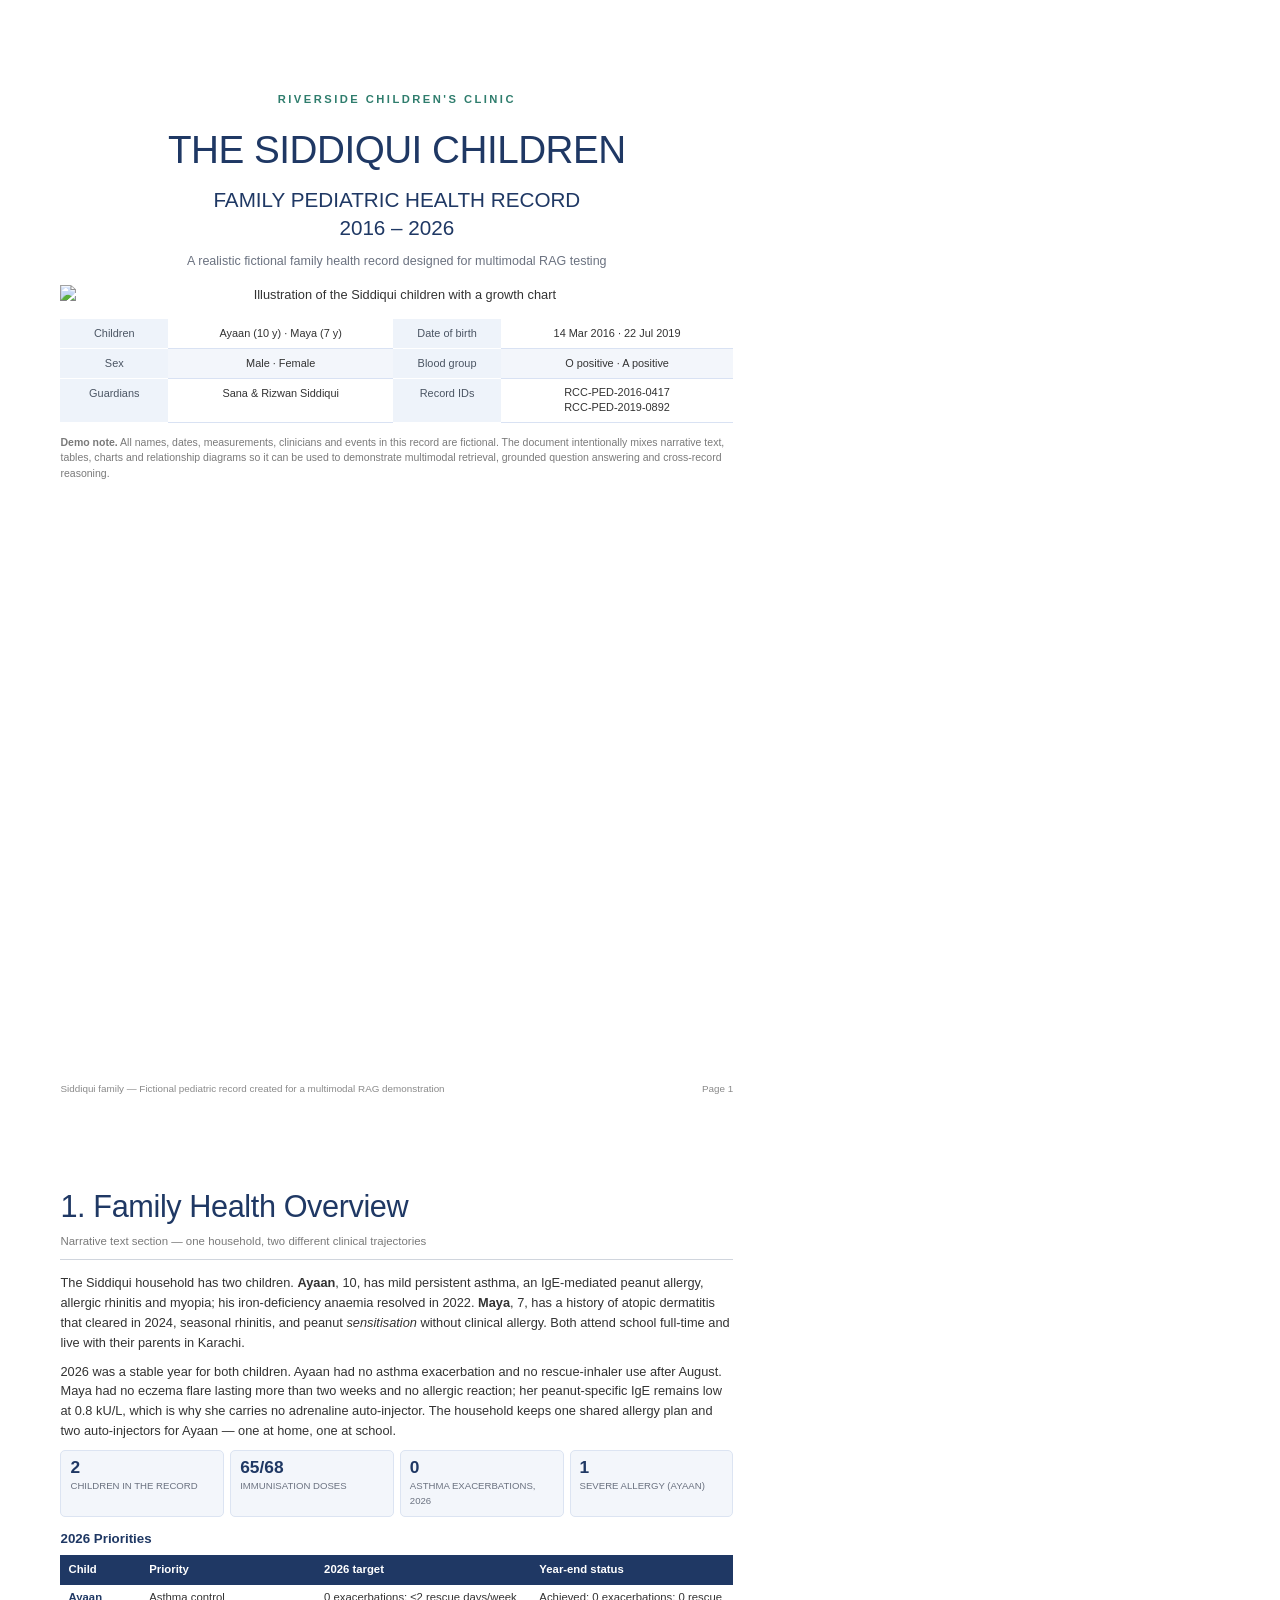
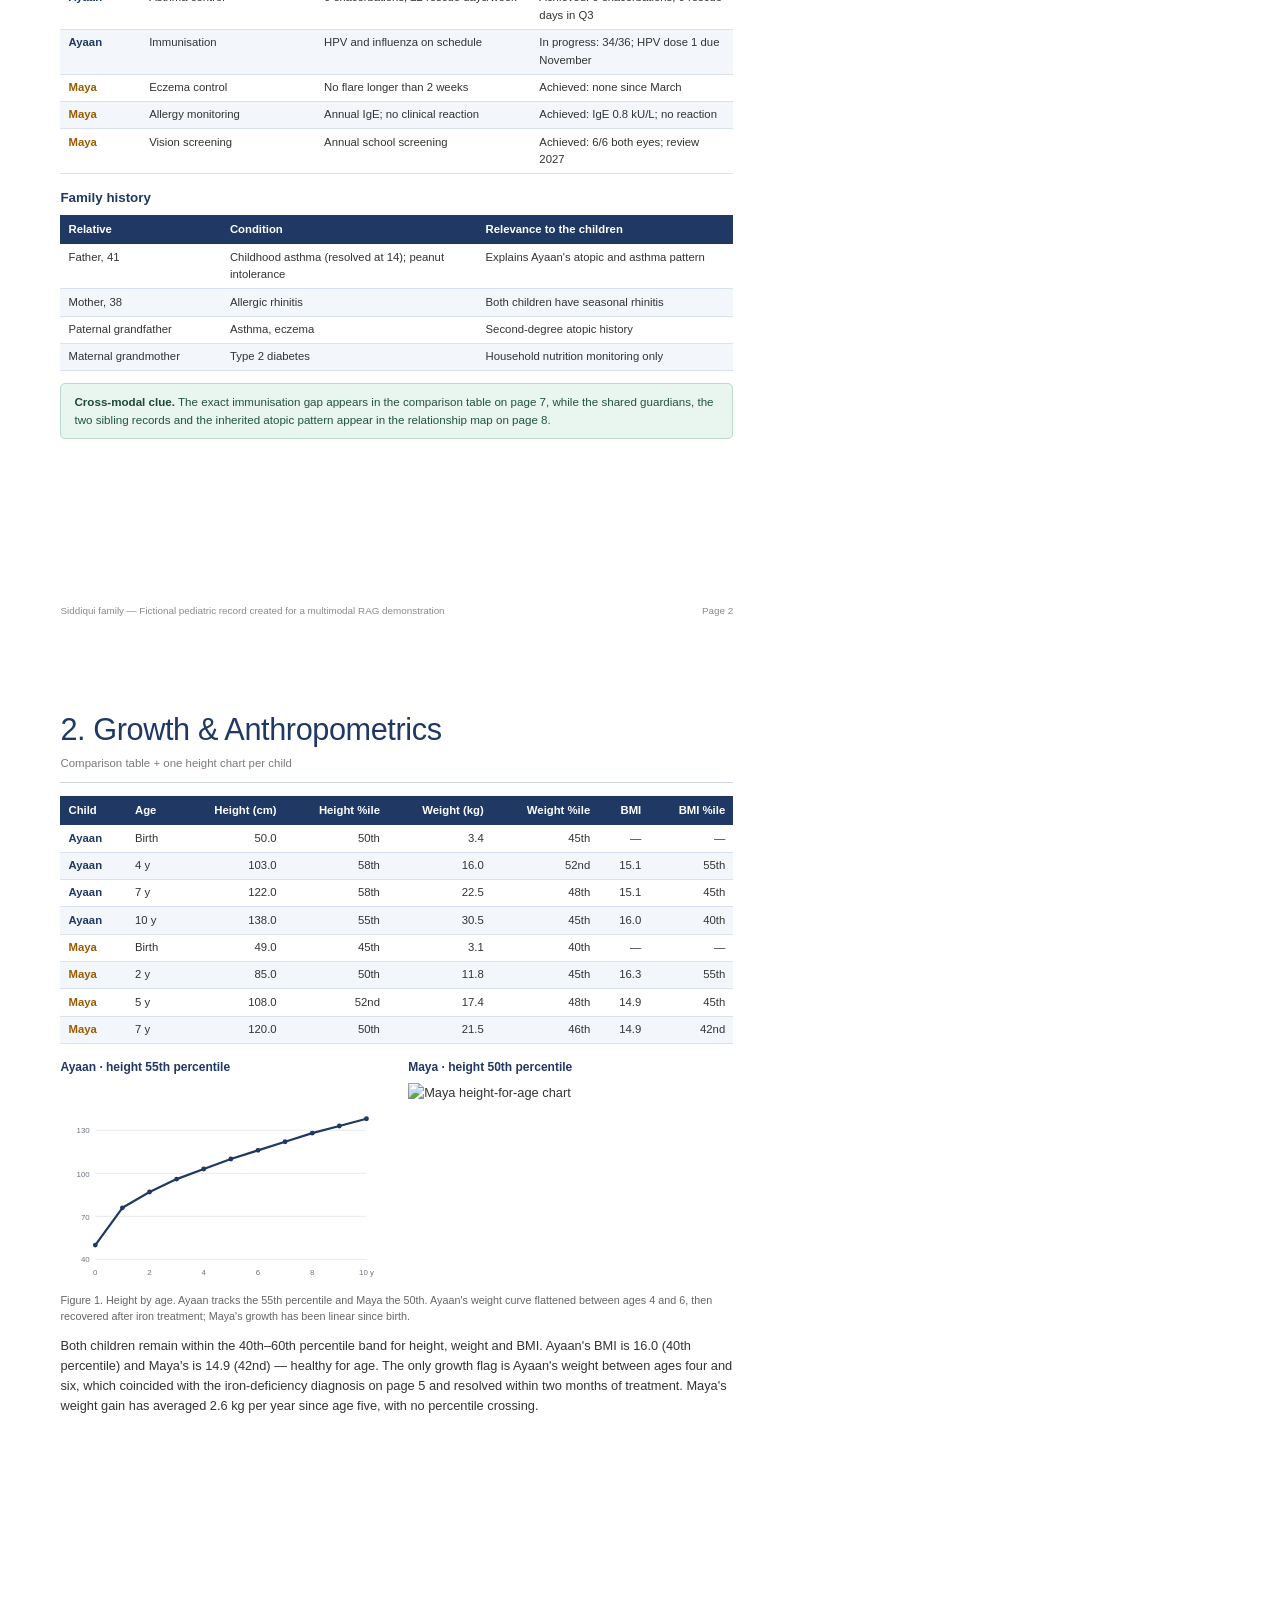
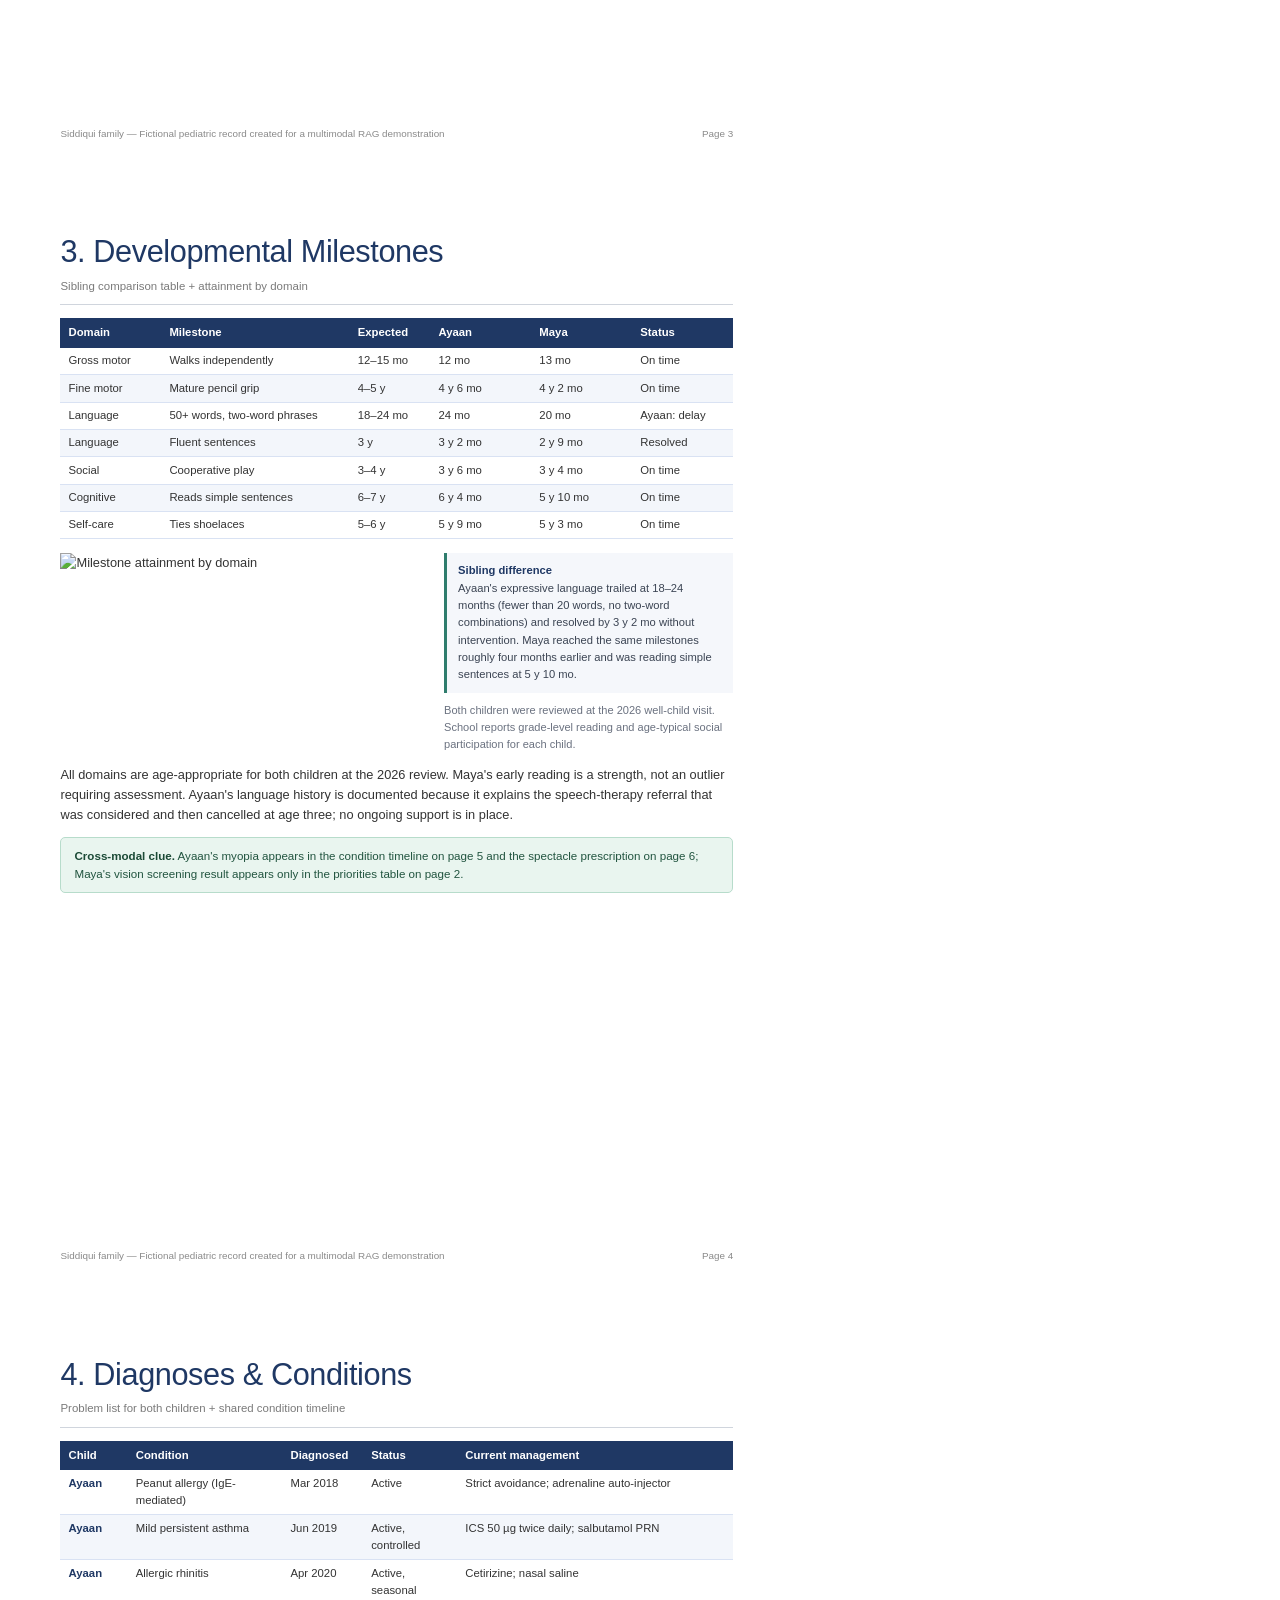
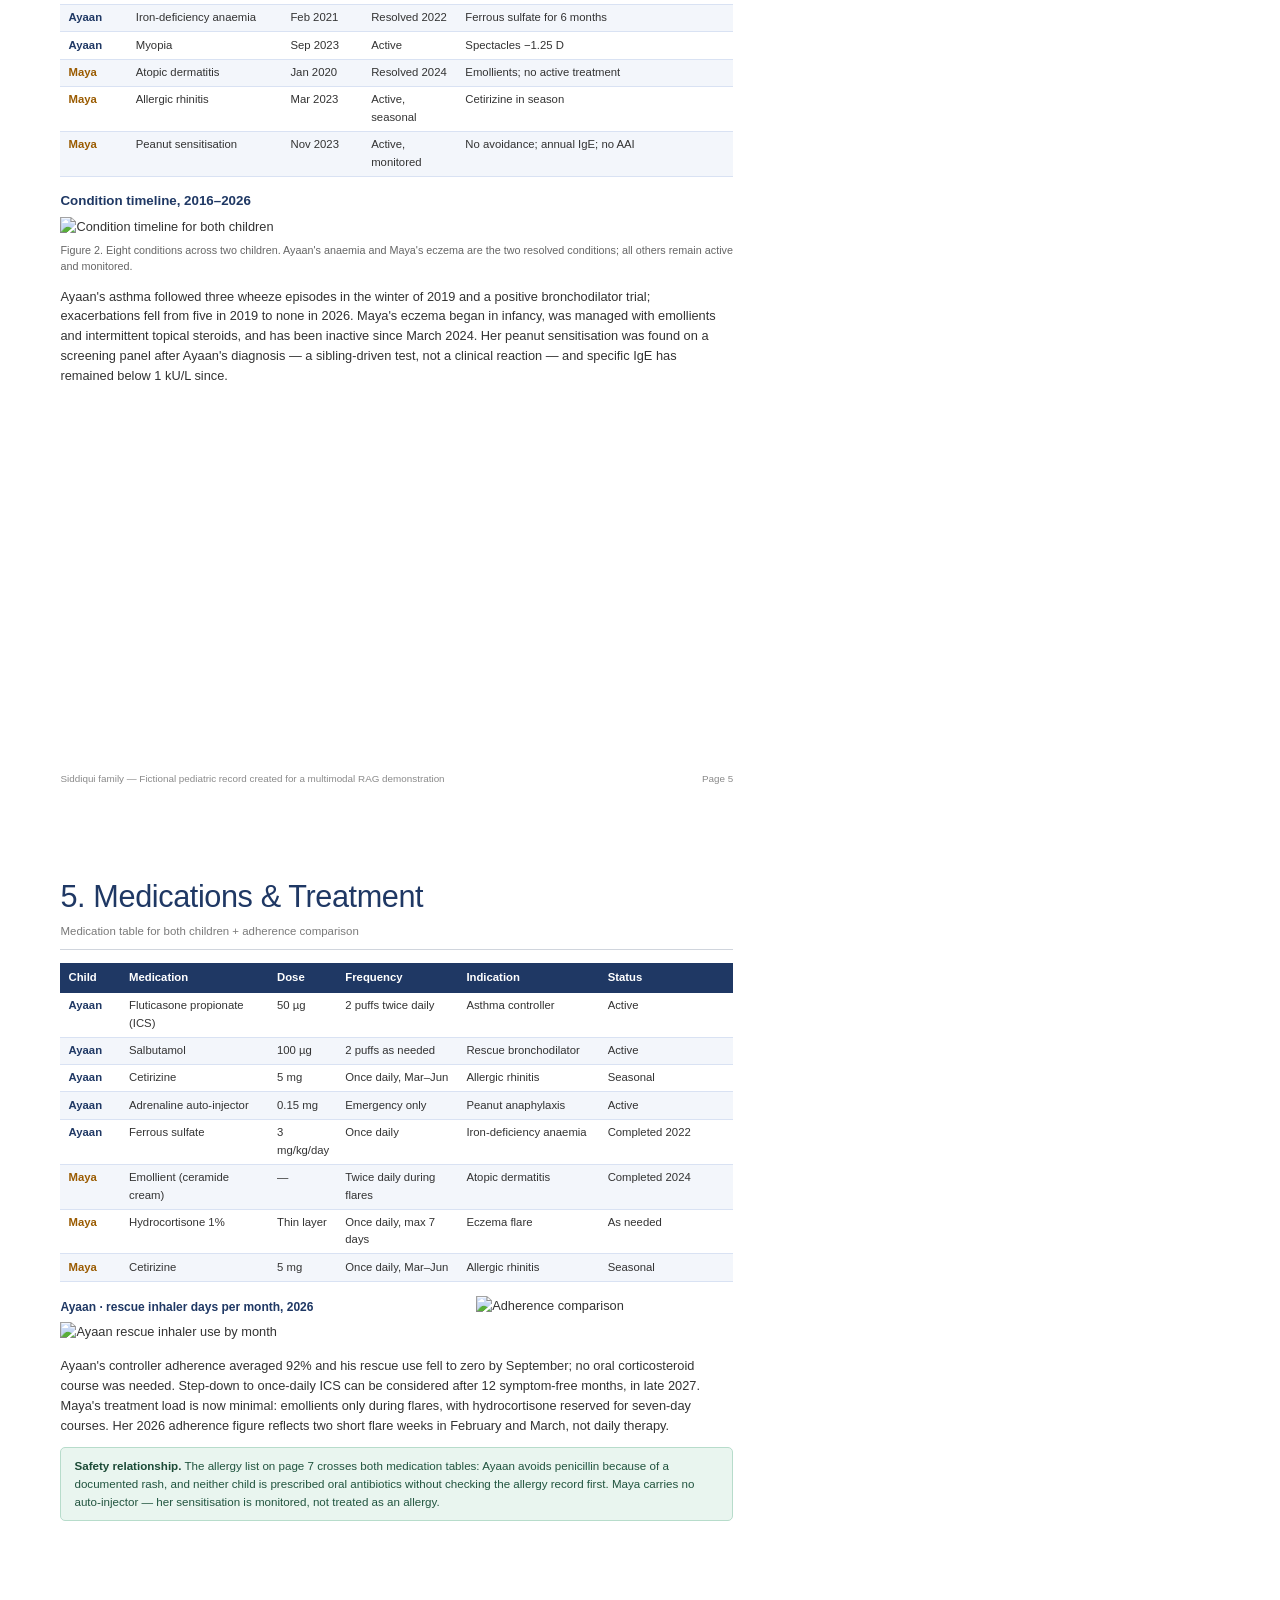
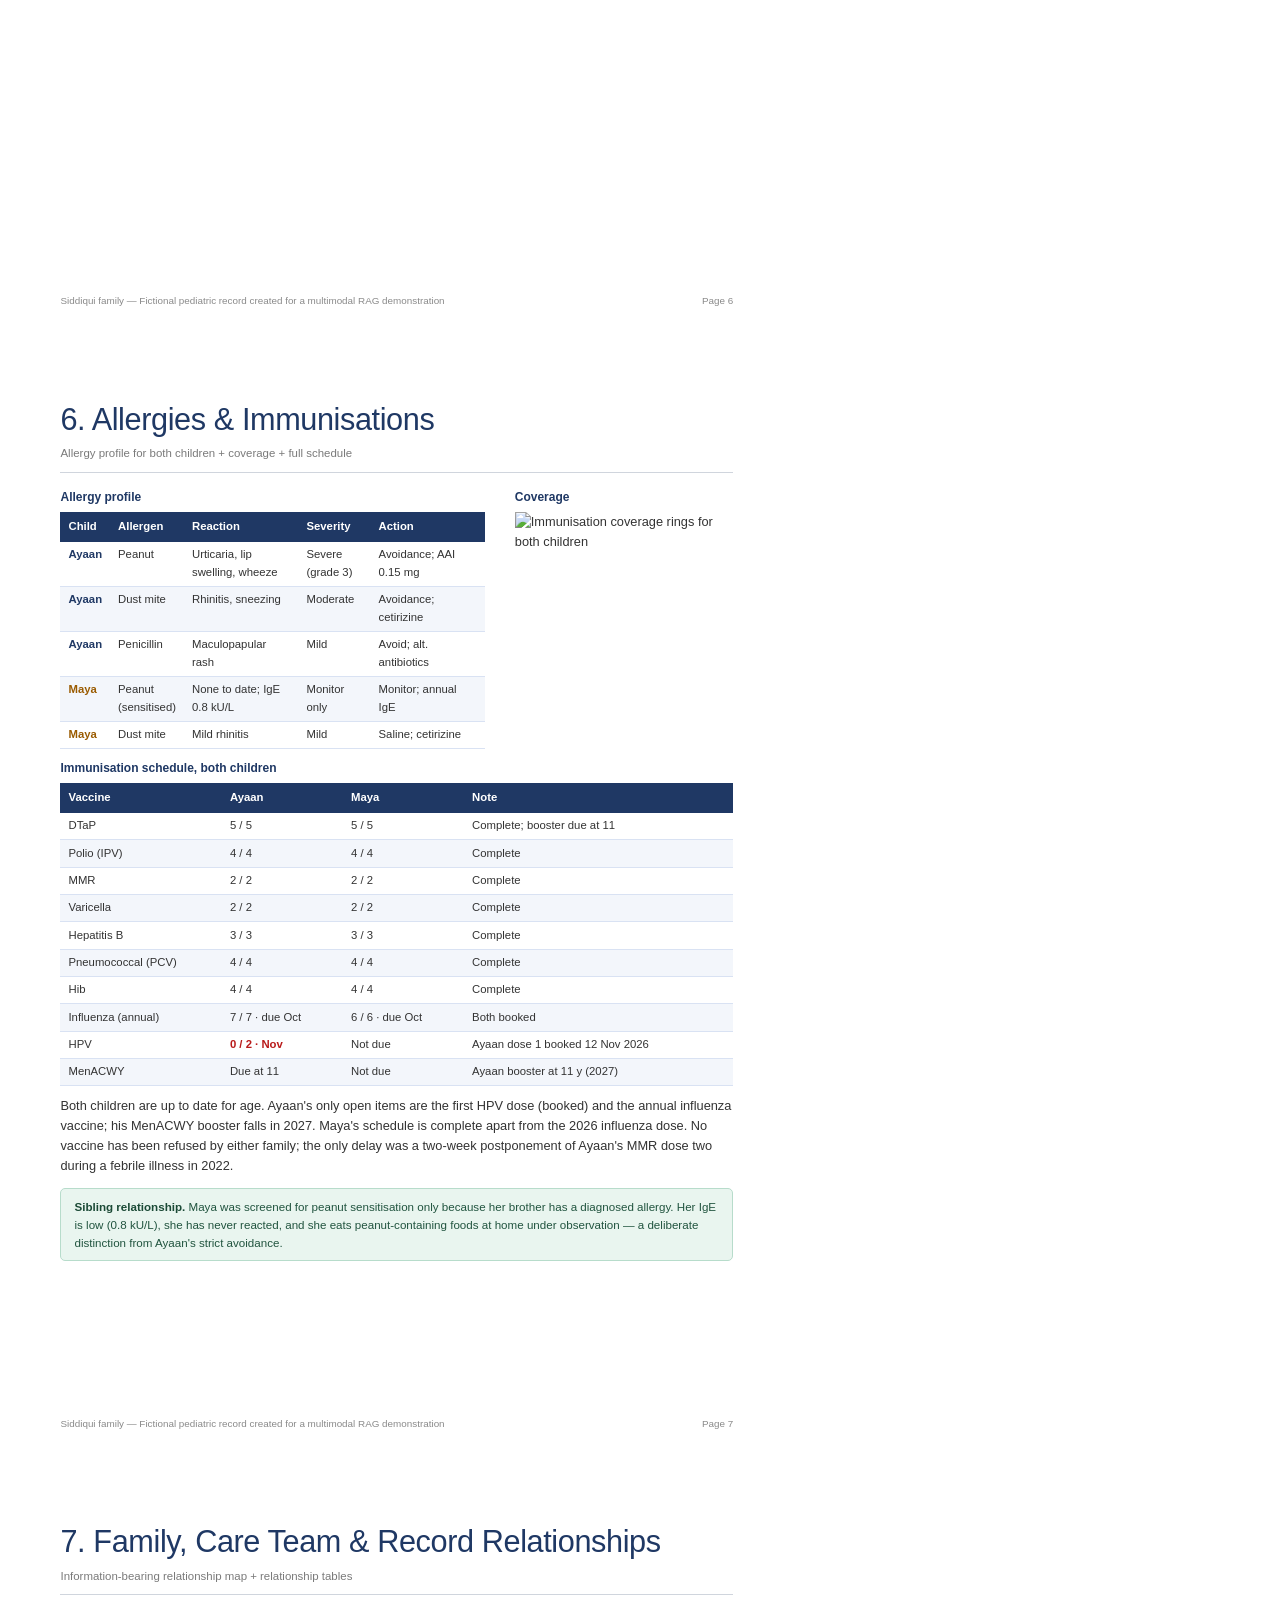
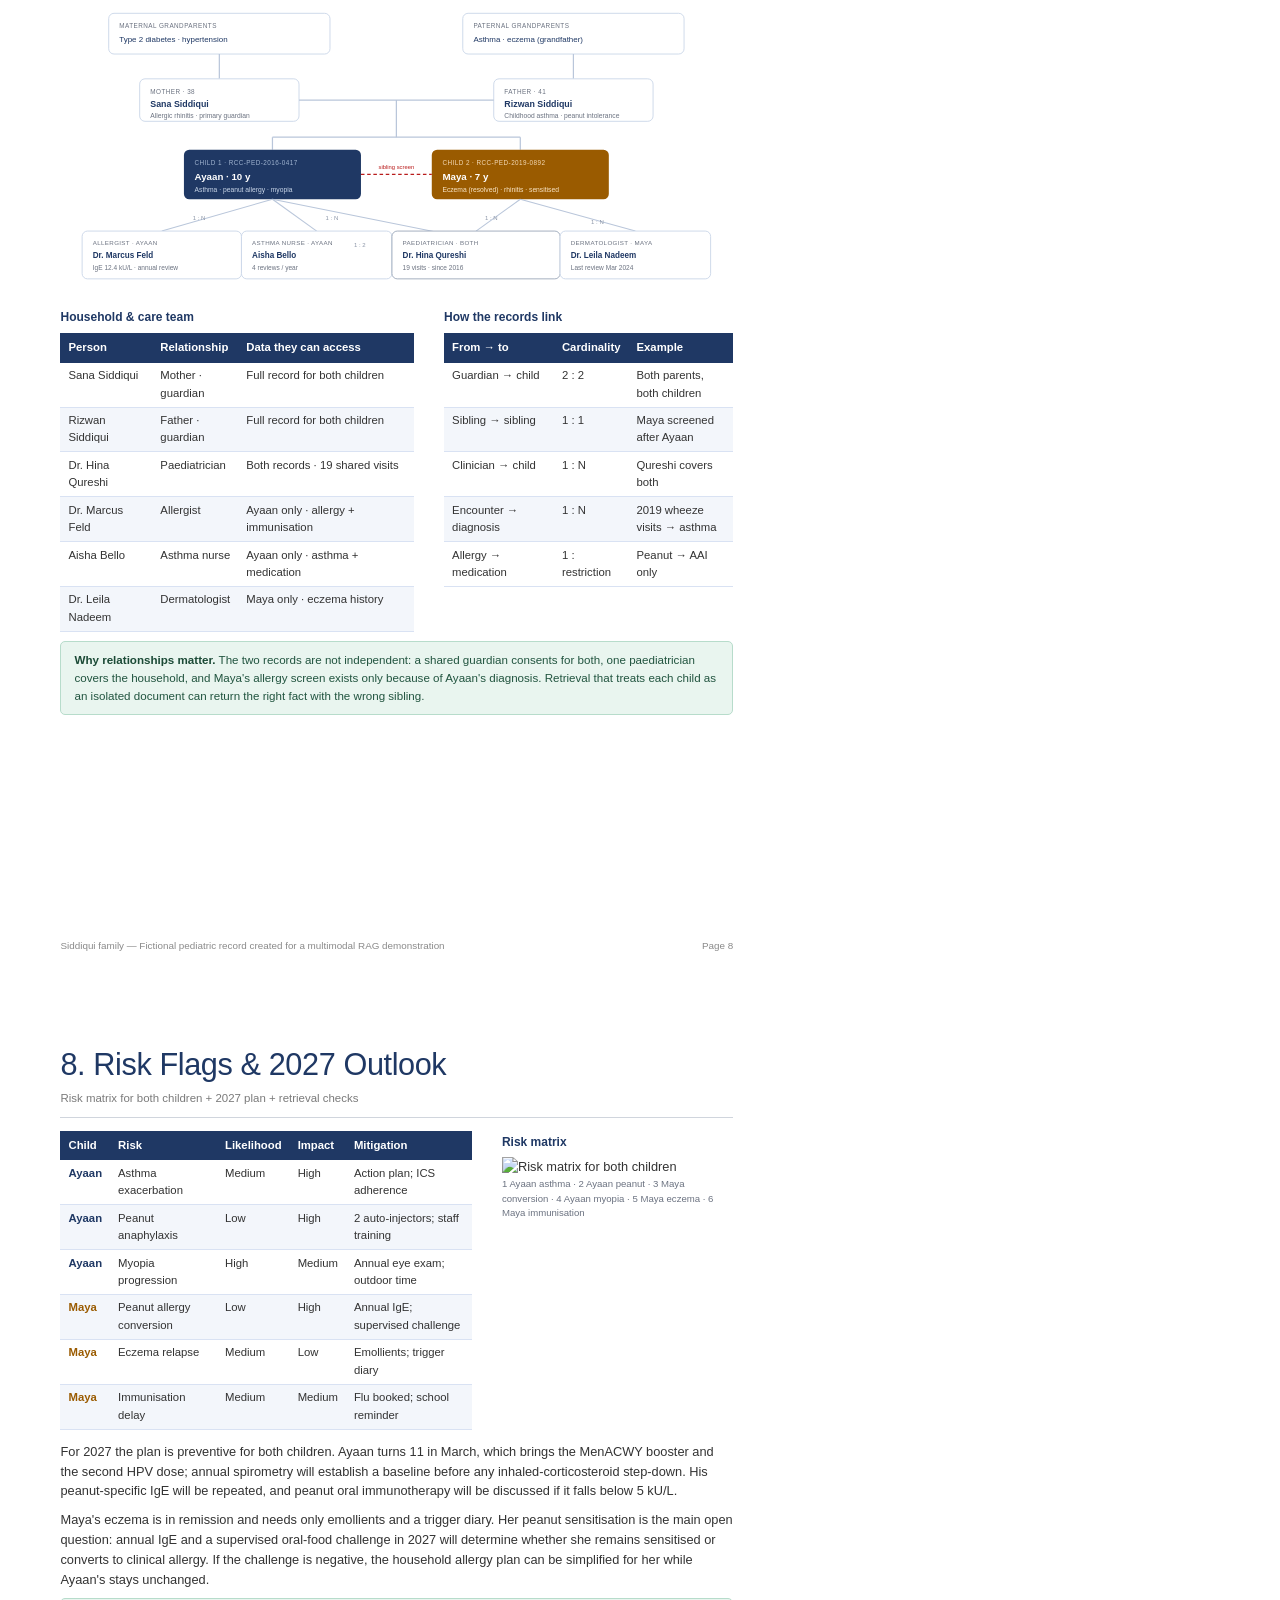
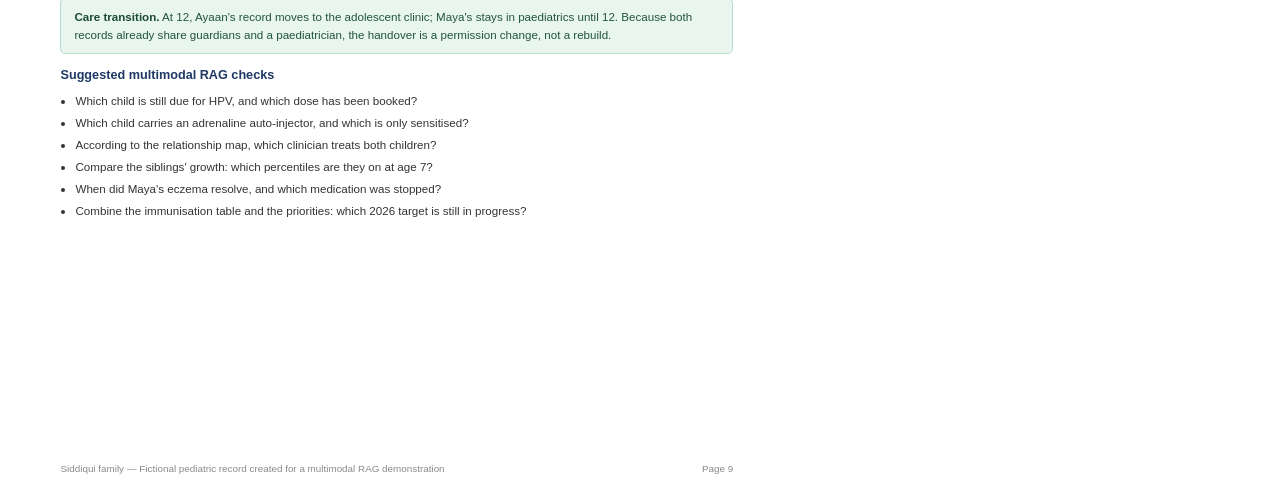
==== commit 1e2e61f3: "docs(sample): PDF charts embedded as images, two kept vector" ====
--- a/multimodal-RAG/sample-docs/pediatric-history.html
+++ b/multimodal-RAG/sample-docs/pediatric-history.html
@@ -92,88 +92,7 @@
   <div class="tagline">A realistic fictional family health record designed for multimodal RAG testing</div>
 
   <div class="hero">
-    <svg viewBox="0 0 900 372" width="100%" xmlns="http://www.w3.org/2000/svg">
-      <rect x="0" y="0" width="900" height="372" rx="6" fill="#EAF1FA"/>
-      <rect x="0" y="296" width="900" height="76" fill="#D8E4D6"/>
-
-      <!-- window -->
-      <rect x="48" y="86" width="150" height="132" rx="3" fill="#CFE3F5" stroke="#B7CFE8"/>
-      <line x1="123" y1="86" x2="123" y2="218" stroke="#B7CFE8" stroke-width="4"/>
-      <line x1="48" y1="152" x2="198" y2="152" stroke="#B7CFE8" stroke-width="4"/>
-      <circle cx="88" cy="118" r="11" fill="#F6D98A"/>
-
-      <!-- growth chart -->
-      <rect x="250" y="74" width="150" height="240" rx="4" fill="#FFFFFF" stroke="#C9D6E8"/>
-      <text x="325" y="92" text-anchor="middle" font-family="Helvetica Neue, Arial" font-size="7.5" fill="#6b7280" letter-spacing="1">GROWTH CHART</text>
-      <g stroke="#E3EAF4" stroke-width="1">
-        <line x1="264" y1="140" x2="386" y2="140"/>
-        <line x1="264" y1="186" x2="386" y2="186"/>
-        <line x1="264" y1="232" x2="386" y2="232"/>
-        <line x1="264" y1="278" x2="386" y2="278"/>
-      </g>
-      <polyline points="268,284 292,258 316,228 340,192 364,150 384,112" fill="none" stroke="#1F3864" stroke-width="2.6" stroke-linecap="round"/>
-      <g fill="#1F3864">
-        <circle cx="268" cy="284" r="3"/><circle cx="292" cy="258" r="3"/><circle cx="316" cy="228" r="3"/>
-        <circle cx="340" cy="192" r="3"/><circle cx="364" cy="150" r="3"/>
-      </g>
-      <polyline points="268,292 292,272 316,250 340,224 364,196 384,170" fill="none" stroke="#D97706" stroke-width="2.2" stroke-linecap="round" stroke-dasharray="4 3"/>
-
-      <!-- older child -->
-      <g>
-        <circle cx="500" cy="128" r="31" fill="#F0C6A0"/>
-        <path d="M469 124 Q471 90 500 90 Q529 90 531 124 Q519 108 500 108 Q481 108 469 124 Z" fill="#2B2B2B"/>
-        <rect x="491" y="156" width="18" height="14" fill="#E8B892"/>
-        <rect x="462" y="166" width="76" height="84" rx="18" fill="#2F7D6D"/>
-        <rect x="451" y="176" width="16" height="66" rx="8" fill="#F0C6A0"/>
-        <rect x="533" y="176" width="16" height="66" rx="8" fill="#F0C6A0"/>
-        <rect x="464" y="246" width="72" height="38" rx="7" fill="#1F3864"/>
-        <rect x="470" y="280" width="24" height="42" rx="7" fill="#F0C6A0"/>
-        <rect x="506" y="280" width="24" height="42" rx="7" fill="#F0C6A0"/>
-        <rect x="464" y="318" width="34" height="12" rx="5" fill="#3A3A3A"/>
-        <rect x="502" y="318" width="34" height="12" rx="5" fill="#3A3A3A"/>
-      </g>
-
-      <!-- younger child -->
-      <g>
-        <circle cx="650" cy="168" r="25" fill="#F0C6A0"/>
-        <path d="M625 166 Q627 141 650 141 Q673 141 675 166 Q666 152 650 152 Q634 152 625 166 Z" fill="#3A2A22"/>
-        <rect x="643" y="190" width="14" height="10" fill="#E8B892"/>
-        <path d="M618 198 L682 198 L690 262 L610 262 Z" fill="#D97706"/>
-        <rect x="608" y="204" width="14" height="52" rx="7" fill="#F0C6A0"/>
-        <rect x="678" y="204" width="14" height="52" rx="7" fill="#F0C6A0"/>
-        <rect x="622" y="262" width="20" height="46" rx="6" fill="#F0C6A0"/>
-        <rect x="658" y="262" width="20" height="46" rx="6" fill="#F0C6A0"/>
-        <rect x="618" y="304" width="28" height="11" rx="5" fill="#3A3A3A"/>
-        <rect x="654" y="304" width="28" height="11" rx="5" fill="#3A3A3A"/>
-      </g>
-
-      <!-- plant -->
-      <rect x="792" y="250" width="30" height="46" rx="4" fill="#C98A5E"/>
-      <path d="M807 250 Q782 224 787 200 Q807 220 807 250 Z" fill="#4C9A6A"/>
-      <path d="M807 250 Q832 226 828 202 Q808 222 807 250 Z" fill="#3F8A5C"/>
-      <line x1="807" y1="250" x2="807" y2="208" stroke="#3F8A5C" stroke-width="3"/>
-
-      <!-- callouts -->
-      <g>
-        <rect x="26" y="20" width="260" height="50" rx="6" fill="#fff" stroke="#C9D6E8"/>
-        <text x="42" y="40" font-family="Helvetica Neue, Arial" font-size="11.5" font-weight="bold" fill="#1F3864">Riverside Children's Clinic</text>
-        <text x="42" y="58" font-family="Helvetica Neue, Arial" font-size="8" fill="#6b7280">Two siblings · one household · shared guardians</text>
-      </g>
-      <g>
-        <rect x="614" y="20" width="260" height="50" rx="6" fill="#fff" stroke="#C9D6E8"/>
-        <text x="630" y="40" font-family="Helvetica Neue, Arial" font-size="11.5" font-weight="bold" fill="#1F3864">2 children · 65 of 68 doses</text>
-        <text x="630" y="58" font-family="Helvetica Neue, Arial" font-size="8" fill="#6b7280">1 severe allergy · 0 asthma flares in 2026</text>
-      </g>
-
-      <g>
-        <rect x="438" y="336" width="124" height="24" rx="12" fill="#1F3864"/>
-        <text x="500" y="352" text-anchor="middle" font-family="Helvetica Neue, Arial" font-size="9" fill="#fff">Ayaan · 10 y</text>
-      </g>
-      <g>
-        <rect x="588" y="340" width="124" height="24" rx="12" fill="#9A5B00"/>
-        <text x="650" y="356" text-anchor="middle" font-family="Helvetica Neue, Arial" font-size="9" fill="#fff">Maya · 7 y</text>
-      </g>
-    </svg>
+    <img src="figures/fig1.png" alt="Illustration of the Siddiqui children with a growth chart" style="width:100%;height:auto;display:block">
   </div>
 
   <table>
@@ -294,26 +213,7 @@
       </div>
       <div class="col-50">
         <div class="chart-title" style="font-size:9pt">Maya · height 50th percentile</div>
-        <svg viewBox="0 0 350 220" width="100%" xmlns="http://www.w3.org/2000/svg">
-          <g stroke="#E5E9F0" stroke-width="1">
-            <line x1="38" y1="190" x2="330" y2="190"/><line x1="38" y1="143.6" x2="330" y2="143.6"/>
-            <line x1="38" y1="97.3" x2="330" y2="97.3"/><line x1="38" y1="50.9" x2="330" y2="50.9"/>
-          </g>
-          <g font-family="Helvetica Neue, Arial" font-size="8.5" fill="#6b7280" text-anchor="end">
-            <text x="32" y="193">40</text><text x="32" y="147">70</text><text x="32" y="101">100</text><text x="32" y="54">130</text>
-          </g>
-          <polyline points="38,176.1 79.7,137.5 121.4,120.5 163.1,106.5 204.8,95.7 246.5,84.9 288.2,77.1 330,66.4"
-            fill="none" stroke="#D97706" stroke-width="2.4" stroke-linecap="round" stroke-linejoin="round"/>
-          <g fill="#D97706">
-            <circle cx="38" cy="176.1" r="2.6"/><circle cx="79.7" cy="137.5" r="2.6"/><circle cx="121.4" cy="120.5" r="2.6"/>
-            <circle cx="163.1" cy="106.5" r="2.6"/><circle cx="204.8" cy="95.7" r="2.6"/><circle cx="246.5" cy="84.9" r="2.6"/>
-            <circle cx="288.2" cy="77.1" r="2.6"/><circle cx="330" cy="66.4" r="2.6"/>
-          </g>
-          <g font-family="Helvetica Neue, Arial" font-size="8.5" fill="#6b7280" text-anchor="middle">
-            <text x="38" y="207">0</text><text x="121.4" y="207">2</text><text x="204.8" y="207">4</text>
-            <text x="288.2" y="207">6</text><text x="330" y="207">7 y</text>
-          </g>
-        </svg>
+        <img src="figures/fig3.png" alt="Maya height-for-age chart" style="width:100%;height:auto;display:block">
       </div>
     </div>
     <figcaption>Figure 1. Height by age. Ayaan tracks the 55th percentile and Maya the 50th. Ayaan's weight curve flattened
@@ -349,28 +249,7 @@
 
   <div class="two-col" style="margin-top:14px">
     <div class="col-55">
-      <div class="chart-title">Attainment by domain</div>
-      <div class="legend"><span><i style="background:#1F3864"></i>Ayaan</span><span><i style="background:#D97706"></i>Maya</span></div>
-      <div class="mil">
-        <div class="mil-row"><div class="mil-name">Gross motor</div><div class="mil-bars">
-          <div class="mil-bar"><div class="mil-fill" style="width:100%;background:#1F3864"></div></div>
-          <div class="mil-bar"><div class="mil-fill" style="width:100%;background:#D97706"></div></div></div><div class="mil-val">8/8 · 8/8</div></div>
-        <div class="mil-row"><div class="mil-name">Fine motor</div><div class="mil-bars">
-          <div class="mil-bar"><div class="mil-fill" style="width:100%;background:#1F3864"></div></div>
-          <div class="mil-bar"><div class="mil-fill" style="width:100%;background:#D97706"></div></div></div><div class="mil-val">8/8 · 8/8</div></div>
-        <div class="mil-row"><div class="mil-name">Language</div><div class="mil-bars">
-          <div class="mil-bar"><div class="mil-fill" style="width:88%;background:#1F3864"></div></div>
-          <div class="mil-bar"><div class="mil-fill" style="width:100%;background:#D97706"></div></div></div><div class="mil-val">7/8 · 8/8</div></div>
-        <div class="mil-row"><div class="mil-name">Social</div><div class="mil-bars">
-          <div class="mil-bar"><div class="mil-fill" style="width:100%;background:#1F3864"></div></div>
-          <div class="mil-bar"><div class="mil-fill" style="width:100%;background:#D97706"></div></div></div><div class="mil-val">8/8 · 8/8</div></div>
-        <div class="mil-row"><div class="mil-name">Cognitive</div><div class="mil-bars">
-          <div class="mil-bar"><div class="mil-fill" style="width:100%;background:#1F3864"></div></div>
-          <div class="mil-bar"><div class="mil-fill" style="width:100%;background:#D97706"></div></div></div><div class="mil-val">8/8 · 8/8</div></div>
-        <div class="mil-row"><div class="mil-name">Self-care</div><div class="mil-bars">
-          <div class="mil-bar"><div class="mil-fill" style="width:100%;background:#1F3864"></div></div>
-          <div class="mil-bar"><div class="mil-fill" style="width:100%;background:#D97706"></div></div></div><div class="mil-val">6/6 · 6/6</div></div>
-      </div>
+      <img src="figures/fig9.png" alt="Milestone attainment by domain" style="width:100%;height:auto;display:block">
     </div>
     <div class="col-45">
       <div style="background:#F5F7FB;border-left:3px solid #2F7D6D;padding:9px 11px;font-size:8.4pt;color:#3b4453">
@@ -418,50 +297,7 @@
 
   <figure>
     <div class="chart-title" style="margin-top:14px">Condition timeline, 2016–2026</div>
-    <svg viewBox="0 0 720 250" width="100%" xmlns="http://www.w3.org/2000/svg">
-      <line x1="150" y1="216" x2="700" y2="216" stroke="#C9D2E0"/>
-      <g font-family="Helvetica Neue, Arial" font-size="9" fill="#6b7280" text-anchor="middle">
-        <text x="150" y="234">2016</text><text x="260" y="234">2018</text><text x="370" y="234">2020</text>
-        <text x="480" y="234">2022</text><text x="590" y="234">2024</text><text x="700" y="234">2026</text>
-      </g>
-      <g stroke="#EDF1F7" stroke-width="1">
-        <line x1="260" y1="18" x2="260" y2="216"/><line x1="370" y1="18" x2="370" y2="216"/>
-        <line x1="480" y1="18" x2="480" y2="216"/><line x1="590" y1="18" x2="590" y2="216"/>
-      </g>
-
-      <g font-family="Helvetica Neue, Arial" font-size="8.6" fill="#3b4453" text-anchor="end">
-        <text x="140" y="35">Peanut allergy</text>
-        <text x="140" y="59">Asthma</text>
-        <text x="140" y="83">Rhinitis (Ayaan)</text>
-        <text x="140" y="107">Anaemia</text>
-        <text x="140" y="131">Myopia</text>
-        <text x="140" y="155">Eczema (Maya)</text>
-        <text x="140" y="179">Rhinitis (Maya)</text>
-        <text x="140" y="203">Peanut sensitisation</text>
-      </g>
-
-      <rect x="260" y="24" width="440" height="14" rx="7" fill="#B91C1C" opacity=".82"/>
-      <rect x="315" y="48" width="385" height="14" rx="7" fill="#3B6FB6" opacity=".85"/>
-      <rect x="370" y="72" width="330" height="14" rx="7" fill="#3B6FB6" opacity=".6"/>
-      <rect x="425" y="96" width="55" height="14" rx="7" fill="#D97706" opacity=".9"/>
-      <rect x="535" y="120" width="165" height="14" rx="7" fill="#6B4E9B" opacity=".85"/>
-      <rect x="370" y="144" width="220" height="14" rx="7" fill="#4C9A6A" opacity=".85"/>
-      <rect x="535" y="168" width="165" height="14" rx="7" fill="#4C9A6A" opacity=".6"/>
-      <rect x="535" y="192" width="165" height="14" rx="7" fill="#D97706" opacity=".65"/>
-
-      <g font-family="Helvetica Neue, Arial" font-size="7.5" fill="#ffffff">
-        <text x="270" y="35">2018 → ongoing</text>
-        <text x="325" y="59">2019 → ongoing</text>
-        <text x="438" y="107">2021–22</text>
-        <text x="545" y="131">2023 → ongoing</text>
-        <text x="380" y="155">2020–24</text>
-      </g>
-      <g font-family="Helvetica Neue, Arial" font-size="7.5" fill="#1F3864">
-        <text x="380" y="83">2020 → ongoing</text>
-        <text x="545" y="179">2023 → ongoing</text>
-        <text x="545" y="203">2023 → ongoing</text>
-      </g>
-    </svg>
+    <img src="figures/fig4.png" alt="Condition timeline for both children" style="width:100%;height:auto;display:block">
     <figcaption>Figure 2. Eight conditions across two children. Ayaan's anaemia and Maya's eczema are the two resolved
     conditions; all others remain active and monitored.</figcaption>
   </figure>
@@ -498,48 +334,10 @@
   <div class="two-col" style="margin-top:14px">
     <div class="col-60">
       <div class="chart-title" style="font-size:9pt">Ayaan · rescue inhaler days per month, 2026</div>
-      <svg viewBox="0 0 460 180" width="100%" xmlns="http://www.w3.org/2000/svg">
-        <g stroke="#E5E9F0" stroke-width="1">
-          <line x1="42" y1="146" x2="446" y2="146"/><line x1="42" y1="112" x2="446" y2="112"/>
-          <line x1="42" y1="78" x2="446" y2="78"/><line x1="42" y1="44" x2="446" y2="44"/>
-        </g>
-        <g font-family="Helvetica Neue, Arial" font-size="9" fill="#6b7280" text-anchor="end">
-          <text x="36" y="149">0</text><text x="36" y="115">2</text><text x="36" y="81">4</text><text x="36" y="47">6</text>
-        </g>
-        <g fill="#1F3864">
-          <rect x="52"  y="44"  width="26" height="102" rx="2"/>
-          <rect x="88"  y="61"  width="26" height="85"  rx="2"/>
-          <rect x="124" y="78"  width="26" height="68"  rx="2"/>
-          <rect x="160" y="95"  width="26" height="51"  rx="2"/>
-          <rect x="196" y="112" width="26" height="34"  rx="2"/>
-          <rect x="232" y="112" width="26" height="34"  rx="2"/>
-          <rect x="268" y="129" width="26" height="17"  rx="2"/>
-          <rect x="304" y="129" width="26" height="17"  rx="2"/>
-          <rect x="340" y="144" width="26" height="2"   rx="1" fill="#C9D2E0"/>
-          <rect x="376" y="144" width="26" height="2"   rx="1" fill="#C9D2E0"/>
-          <rect x="412" y="144" width="26" height="2"   rx="1" fill="#C9D2E0"/>
-        </g>
-        <g font-family="Helvetica Neue, Arial" font-size="8.5" fill="#6b7280" text-anchor="middle">
-          <text x="65" y="162">Jan</text><text x="101" y="162">Feb</text><text x="137" y="162">Mar</text>
-          <text x="173" y="162">Apr</text><text x="209" y="162">May</text><text x="245" y="162">Jun</text>
-          <text x="281" y="162">Jul</text><text x="317" y="162">Aug</text><text x="353" y="162">Sep</text>
-          <text x="389" y="162">Oct</text><text x="425" y="162">Nov</text>
-        </g>
-      </svg>
+      <img src="figures/fig5.png" alt="Ayaan rescue inhaler use by month" style="width:100%;height:auto;display:block">
     </div>
     <div class="col-40">
-      <div class="chart-title" style="font-size:9pt">Adherence, 2026</div>
-      <div class="mil" style="margin-top:8px">
-        <div class="mil-row"><div class="mil-name" style="width:58px">Ayaan</div>
-          <div class="mil-bar" style="height:12px;flex:1"><div class="mil-fill" style="width:92%;background:#1F3864"></div></div>
-          <div class="mil-val" style="width:34px">92%</div></div>
-        <div class="mil-row"><div class="mil-name" style="width:58px">Maya</div>
-          <div class="mil-bar" style="height:12px;flex:1"><div class="mil-fill" style="width:88%;background:#D97706"></div></div>
-          <div class="mil-val" style="width:34px">88%</div></div>
-      </div>
-      <div style="font-size:7.7pt;color:#6b7280;margin-top:6px;line-height:1.45">
-        Ayaan: refill and dose-counter average. Maya: emollient use during the two flare weeks.
-      </div>
+      <img src="figures/fig10.png" alt="Adherence comparison" style="width:100%;height:auto;display:block">
     </div>
   </div>
 
@@ -578,21 +376,7 @@
     </div>
     <div style="width:34%">
       <h3 class="chart-title" style="font-size:9pt">Coverage</h3>
-      <svg viewBox="0 0 170 150" width="100%" xmlns="http://www.w3.org/2000/svg">
-        <circle cx="52" cy="62" r="34" fill="none" stroke="#E8EEF9" stroke-width="10"/>
-        <circle cx="52" cy="62" r="34" fill="none" stroke="#1F3864" stroke-width="10"
-                stroke-dasharray="200.1 213.6" stroke-linecap="round" transform="rotate(-90 52 62)"/>
-        <text x="52" y="61" text-anchor="middle" font-family="Helvetica Neue, Arial" font-size="14" font-weight="600" fill="#1F3864">94%</text>
-        <text x="52" y="75" text-anchor="middle" font-family="Helvetica Neue, Arial" font-size="7" fill="#6b7280">Ayaan</text>
-        <text x="52" y="112" text-anchor="middle" font-family="Helvetica Neue, Arial" font-size="7.5" fill="#6b7280">34 / 36</text>
-
-        <circle cx="122" cy="62" r="34" fill="none" stroke="#E8EEF9" stroke-width="10"/>
-        <circle cx="122" cy="62" r="34" fill="none" stroke="#D97706" stroke-width="10"
-                stroke-dasharray="207.6 213.6" stroke-linecap="round" transform="rotate(-90 122 62)"/>
-        <text x="122" y="61" text-anchor="middle" font-family="Helvetica Neue, Arial" font-size="14" font-weight="600" fill="#9A5B00">97%</text>
-        <text x="122" y="75" text-anchor="middle" font-family="Helvetica Neue, Arial" font-size="7" fill="#6b7280">Maya</text>
-        <text x="122" y="112" text-anchor="middle" font-family="Helvetica Neue, Arial" font-size="7.5" fill="#6b7280">31 / 32</text>
-      </svg>
+      <img src="figures/fig6.png" alt="Immunisation coverage rings for both children" style="width:100%;height:auto;display:block">
     </div>
   </div>
 
@@ -777,32 +561,7 @@
     </div>
     <div class="col-36">
       <div class="chart-title" style="font-size:9pt">Risk matrix</div>
-      <svg viewBox="0 0 260 252" width="100%" xmlns="http://www.w3.org/2000/svg">
-        <g stroke="#fff" stroke-width="2">
-          <rect x="30" y="10"  width="64" height="64" fill="#FFF4D6"/>
-          <rect x="96" y="10"  width="64" height="64" fill="#FFF4D6"/>
-          <rect x="162" y="10" width="64" height="64" fill="#FDE2E1"/>
-          <rect x="30" y="76"  width="64" height="64" fill="#E8F5EC"/>
-          <rect x="96" y="76"  width="64" height="64" fill="#FFF4D6"/>
-          <rect x="162" y="76" width="64" height="64" fill="#FFF4D6"/>
-          <rect x="30" y="142" width="64" height="64" fill="#E8F5EC"/>
-          <rect x="96" y="142" width="64" height="64" fill="#E8F5EC"/>
-          <rect x="162" y="142" width="64" height="64" fill="#FFF4D6"/>
-        </g>
-        <g>
-          <circle cx="128" cy="42"  r="9" fill="#B91C1C"/><text x="128" y="45.5" text-anchor="middle" font-family="Helvetica Neue, Arial" font-size="8.5" fill="#fff">1</text>
-          <circle cx="48"  cy="42"  r="7" fill="#D97706"/><text x="48" y="45" text-anchor="middle" font-family="Helvetica Neue, Arial" font-size="7.5" fill="#fff">2</text>
-          <circle cx="74"  cy="42"  r="7" fill="#D97706"/><text x="74" y="45" text-anchor="middle" font-family="Helvetica Neue, Arial" font-size="7.5" fill="#fff">3</text>
-          <circle cx="194" cy="108" r="9" fill="#D97706"/><text x="194" y="111.5" text-anchor="middle" font-family="Helvetica Neue, Arial" font-size="8.5" fill="#fff">4</text>
-          <circle cx="128" cy="108" r="9" fill="#D97706"/><text x="128" y="111.5" text-anchor="middle" font-family="Helvetica Neue, Arial" font-size="8.5" fill="#fff">5</text>
-          <circle cx="62"  cy="174" r="9" fill="#2F7D6D"/><text x="62" y="177.5" text-anchor="middle" font-family="Helvetica Neue, Arial" font-size="8.5" fill="#fff">6</text>
-        </g>
-        <g font-family="Helvetica Neue, Arial" font-size="8" fill="#6b7280" text-anchor="middle">
-          <text x="62" y="222">Low</text><text x="128" y="222">Medium</text><text x="194" y="222">High</text>
-          <text x="128" y="240" font-size="8.5" fill="#4b5563">Likelihood</text>
-        </g>
-        <text x="14" y="110" font-family="Helvetica Neue, Arial" font-size="8.5" fill="#4b5563" text-anchor="middle" transform="rotate(-90 14 110)">Impact</text>
-      </svg>
+      <img src="figures/fig8.png" alt="Risk matrix for both children" style="width:100%;height:auto;display:block">
       <div style="font-size:7.2pt;color:#6b7280;line-height:1.5">
         1 Ayaan asthma · 2 Ayaan peanut · 3 Maya conversion · 4 Ayaan myopia · 5 Maya eczema · 6 Maya immunisation
       </div>
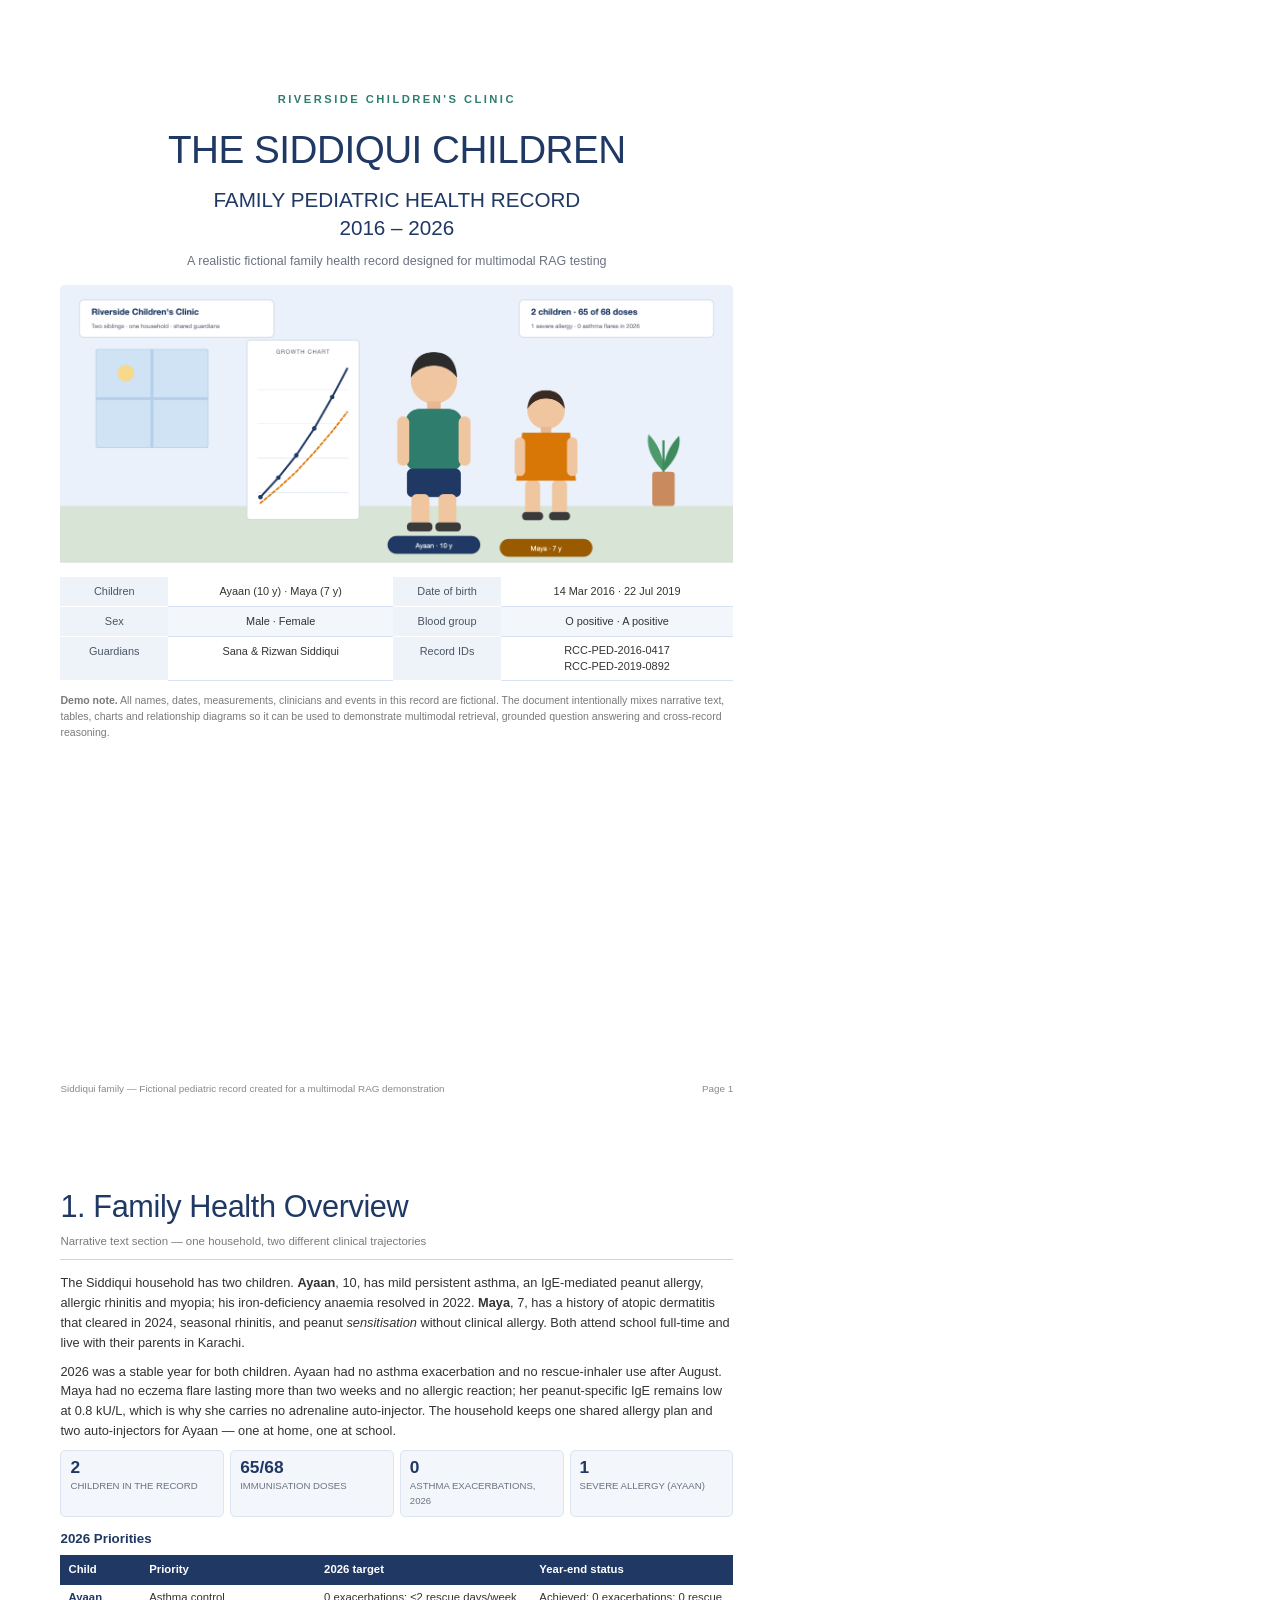
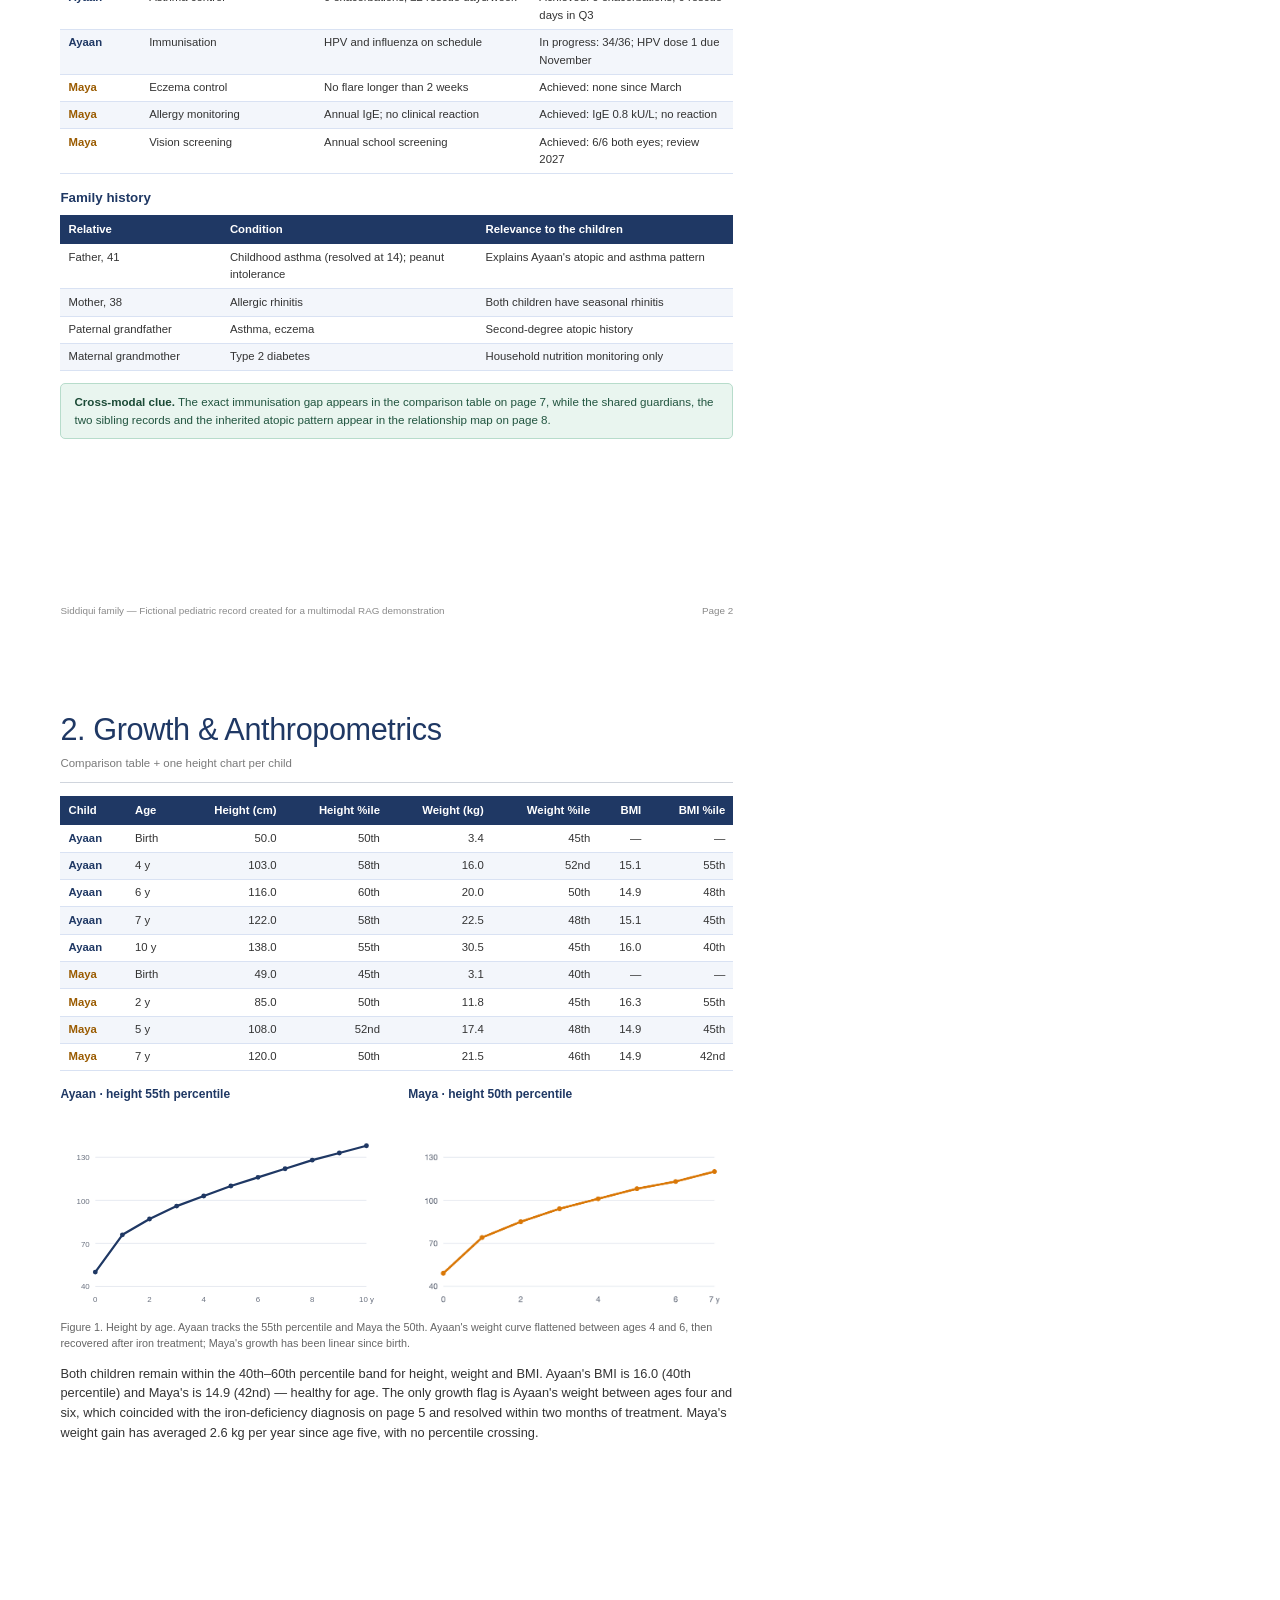
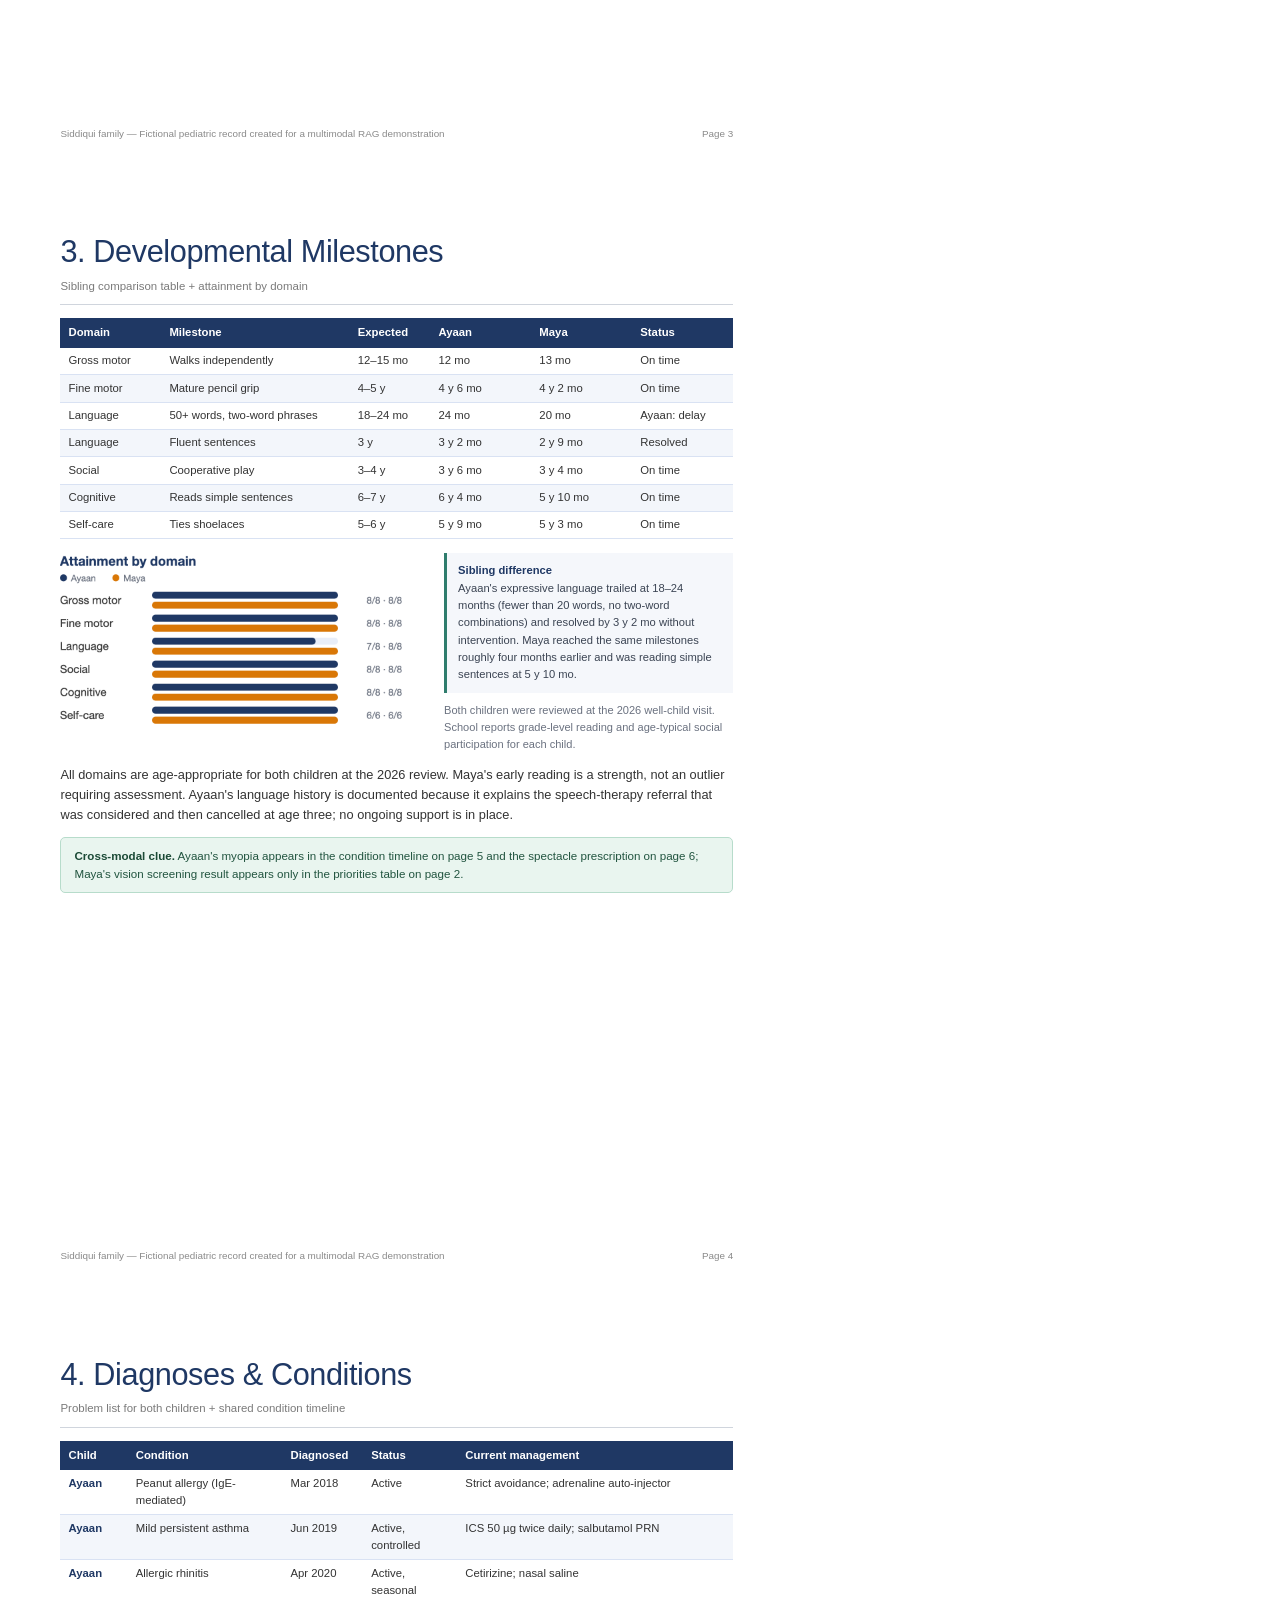
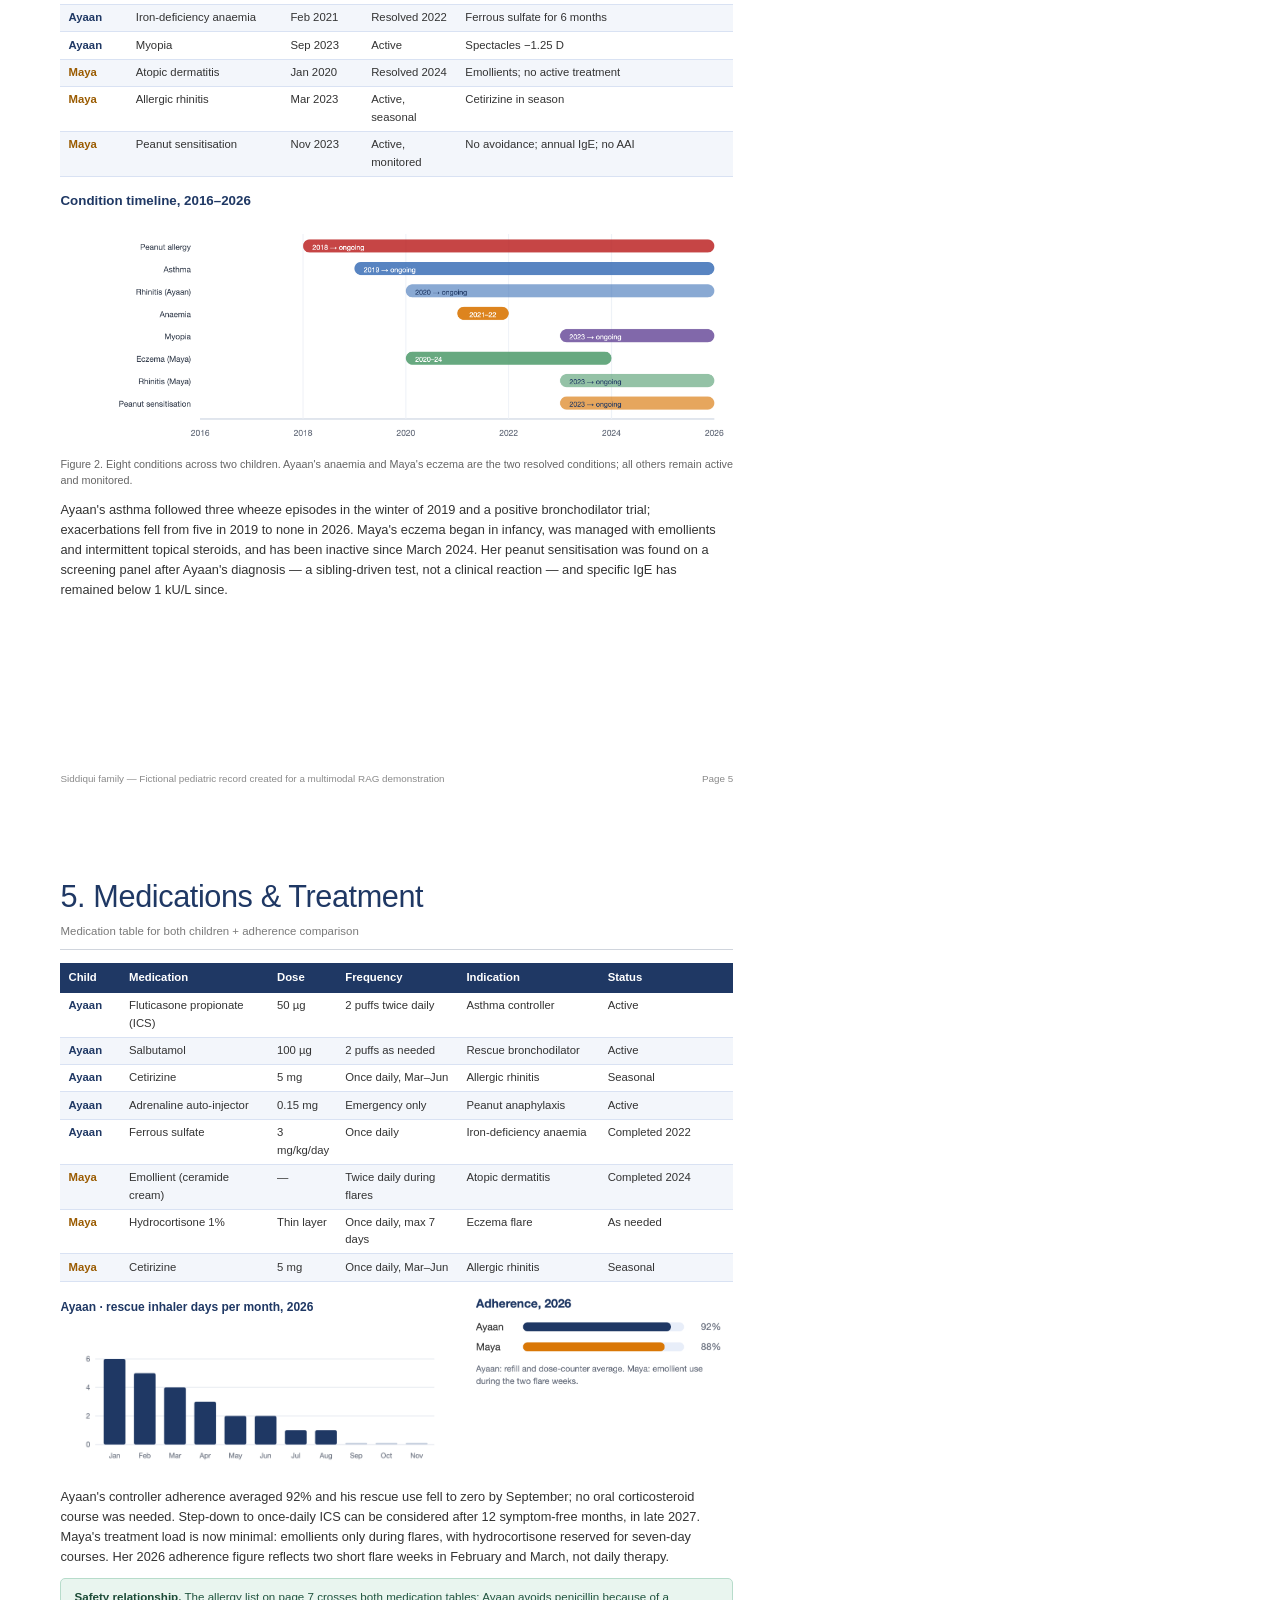
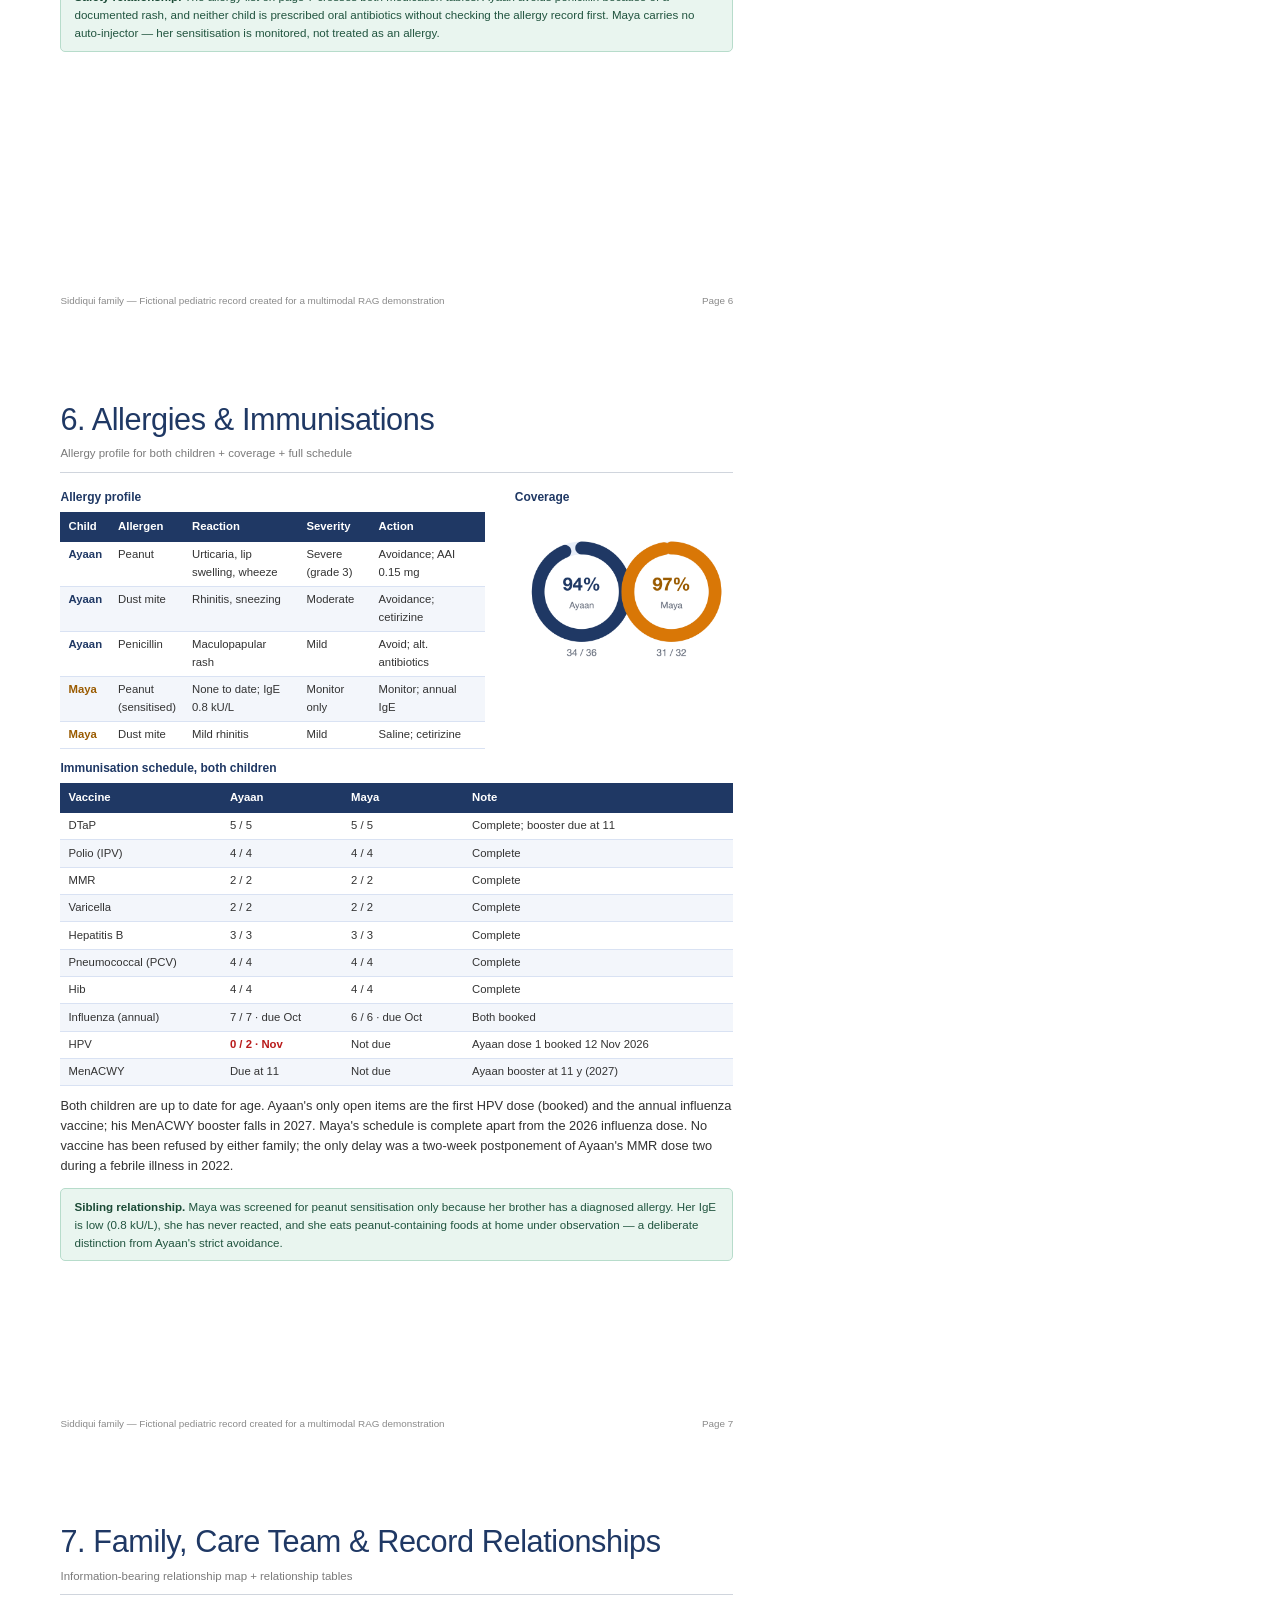
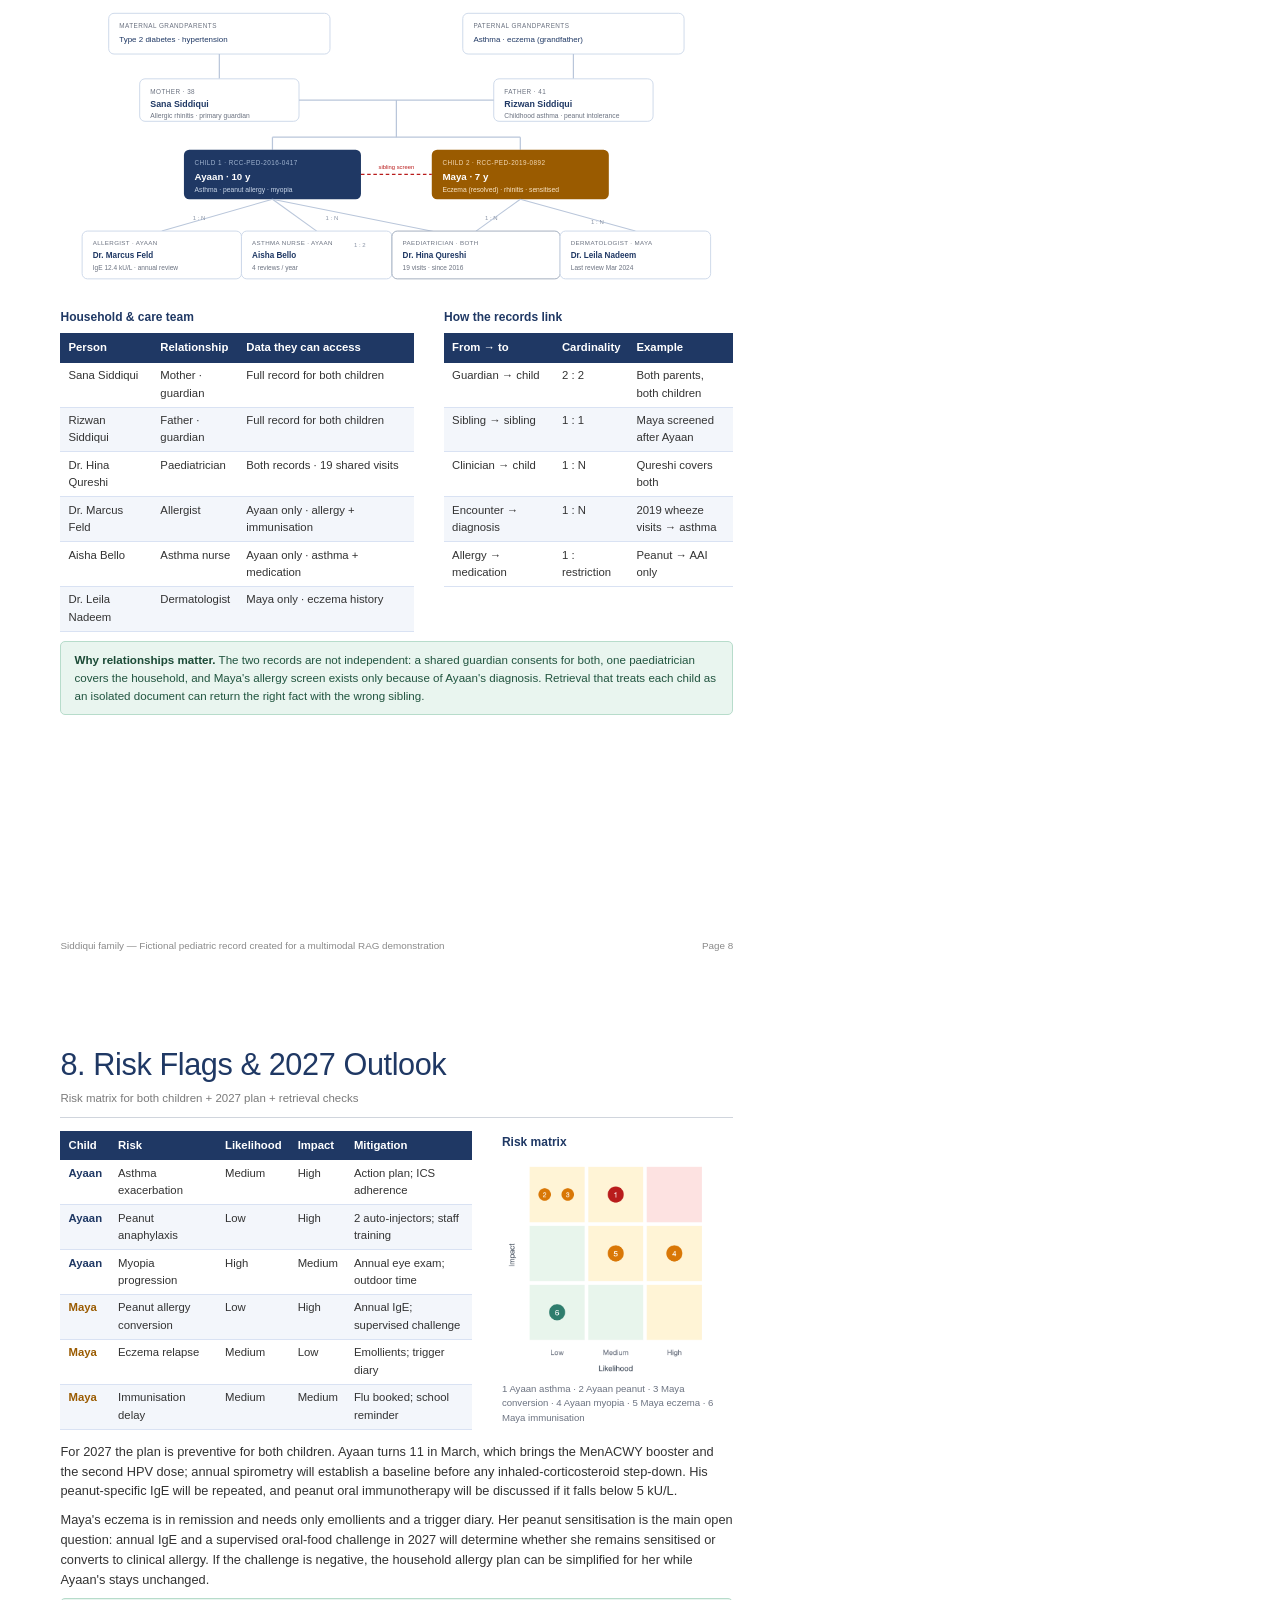
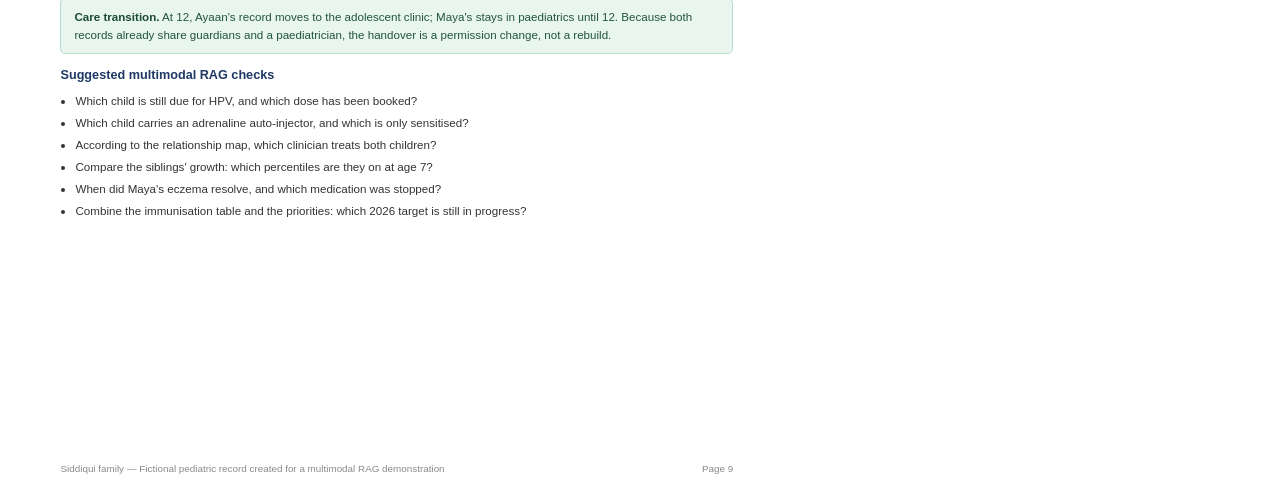
==== commit 4aefcab1: "docs(sample): add NovaCore corpus; growth table gains age-6 row" ====
--- a/multimodal-RAG/sample-docs/pediatric-history.html
+++ b/multimodal-RAG/sample-docs/pediatric-history.html
@@ -176,6 +176,7 @@
     <tbody>
       <tr><td class="tag-ayaan">Ayaan</td><td>Birth</td><td class="num">50.0</td><td class="num">50th</td><td class="num">3.4</td><td class="num">45th</td><td class="num">—</td><td class="num">—</td></tr>
       <tr><td class="tag-ayaan">Ayaan</td><td>4 y</td><td class="num">103.0</td><td class="num">58th</td><td class="num">16.0</td><td class="num">52nd</td><td class="num">15.1</td><td class="num">55th</td></tr>
+      <tr><td class="tag-ayaan">Ayaan</td><td>6 y</td><td class="num">116.0</td><td class="num">60th</td><td class="num">20.0</td><td class="num">50th</td><td class="num">14.9</td><td class="num">48th</td></tr>
       <tr><td class="tag-ayaan">Ayaan</td><td>7 y</td><td class="num">122.0</td><td class="num">58th</td><td class="num">22.5</td><td class="num">48th</td><td class="num">15.1</td><td class="num">45th</td></tr>
       <tr><td class="tag-ayaan">Ayaan</td><td>10 y</td><td class="num">138.0</td><td class="num">55th</td><td class="num">30.5</td><td class="num">45th</td><td class="num">16.0</td><td class="num">40th</td></tr>
       <tr><td class="tag-maya">Maya</td><td>Birth</td><td class="num">49.0</td><td class="num">45th</td><td class="num">3.1</td><td class="num">40th</td><td class="num">—</td><td class="num">—</td></tr>
